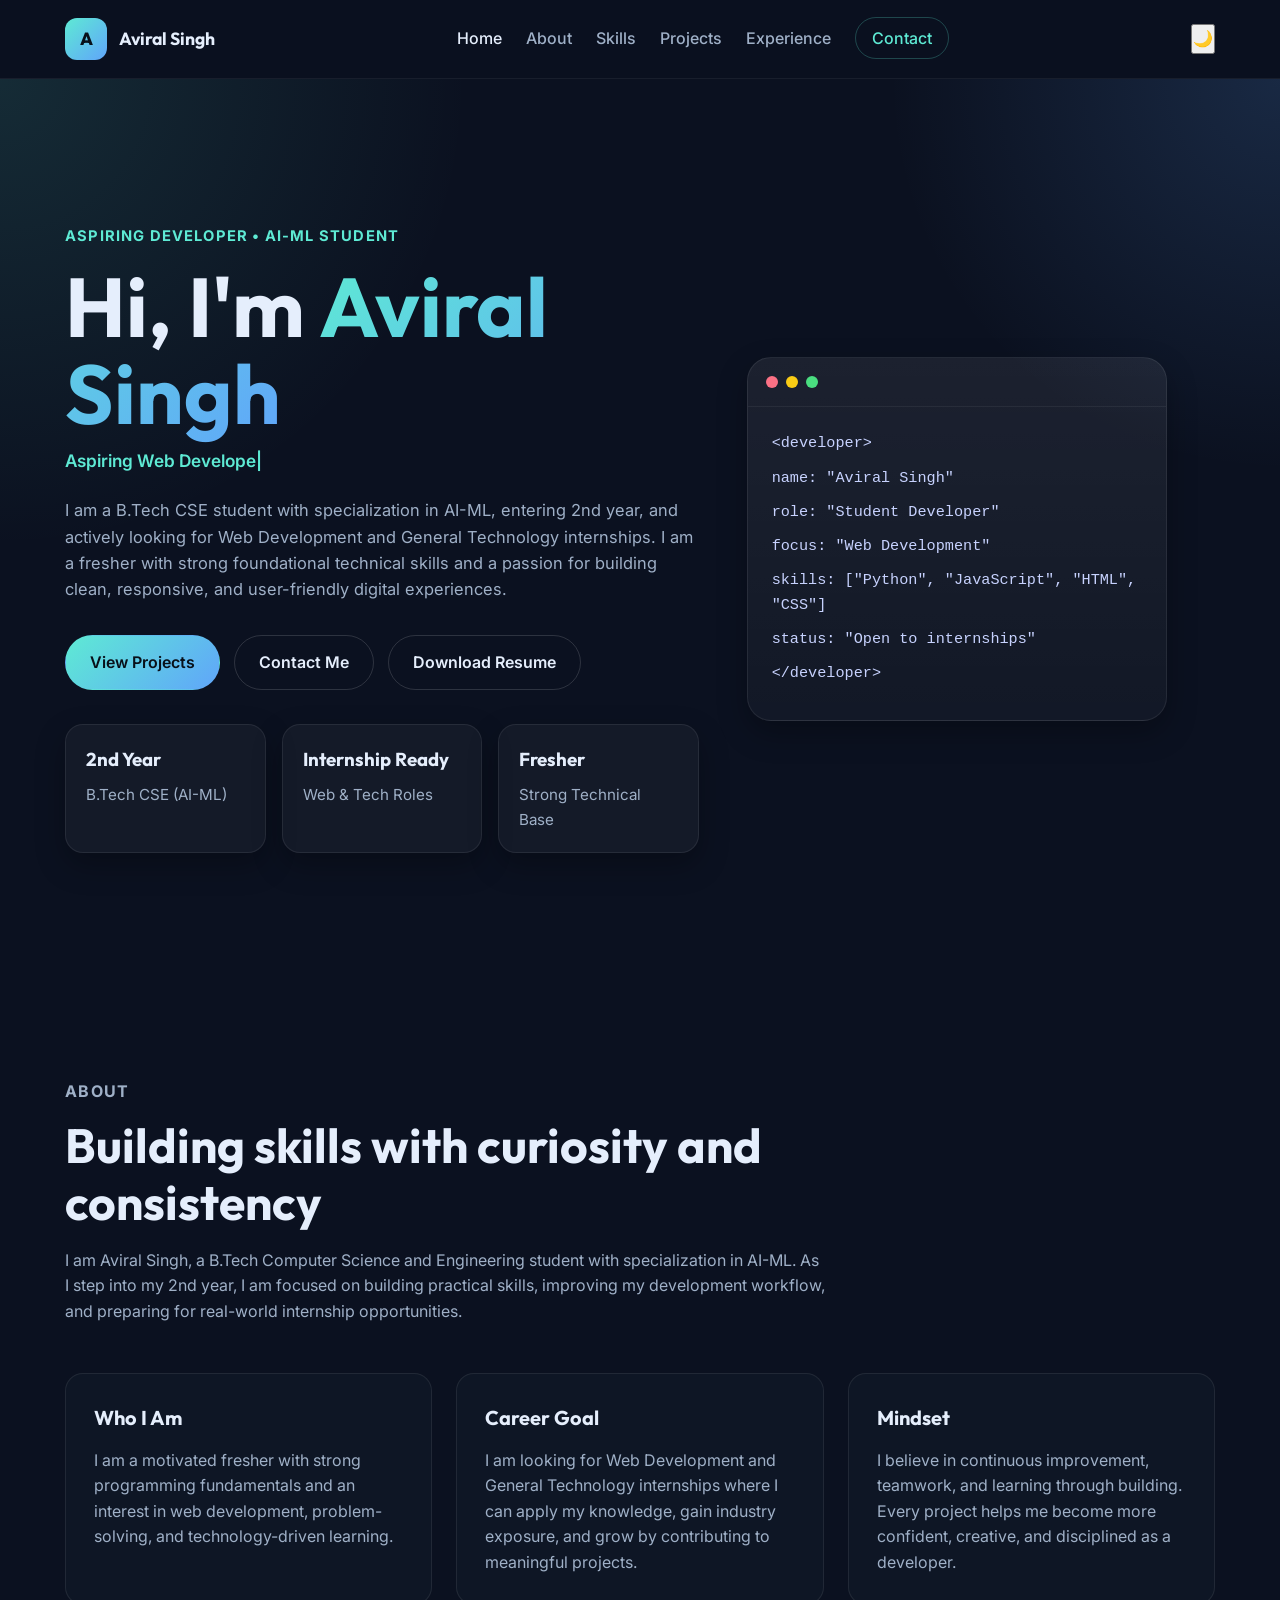
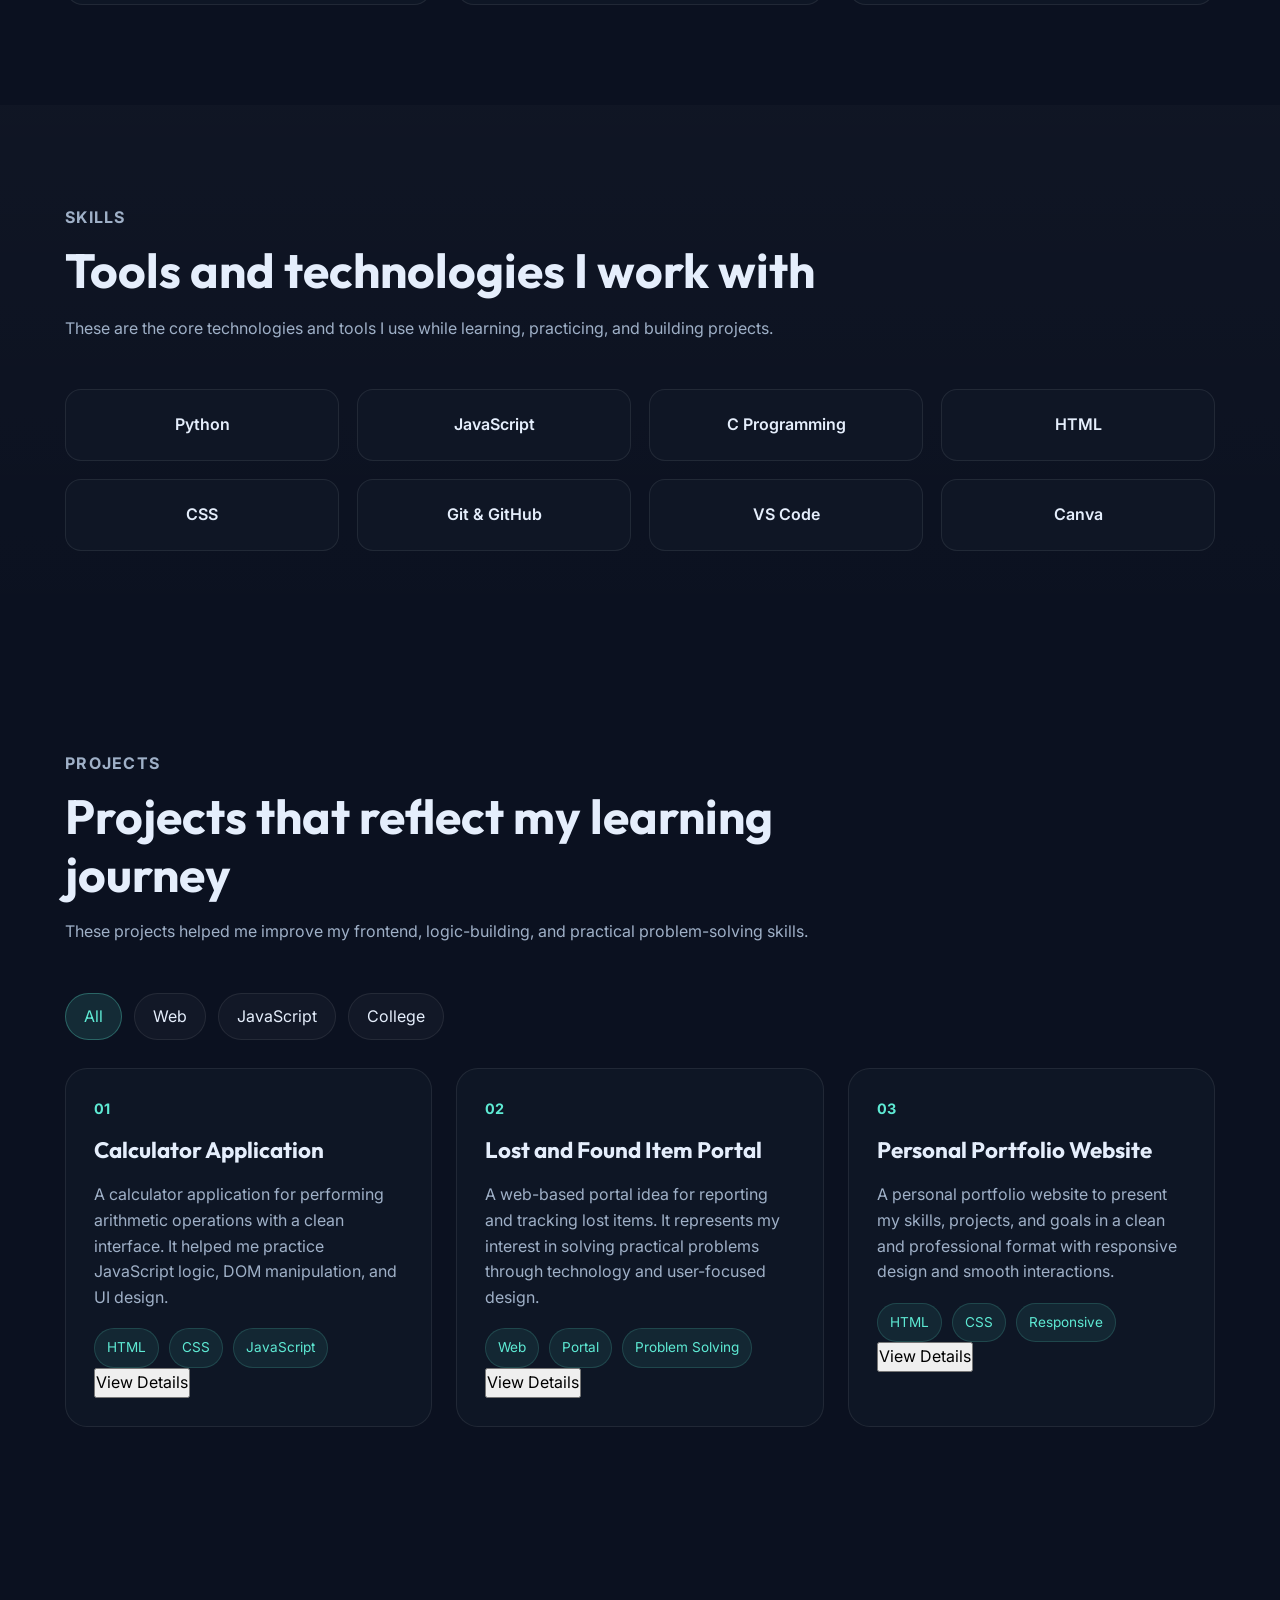
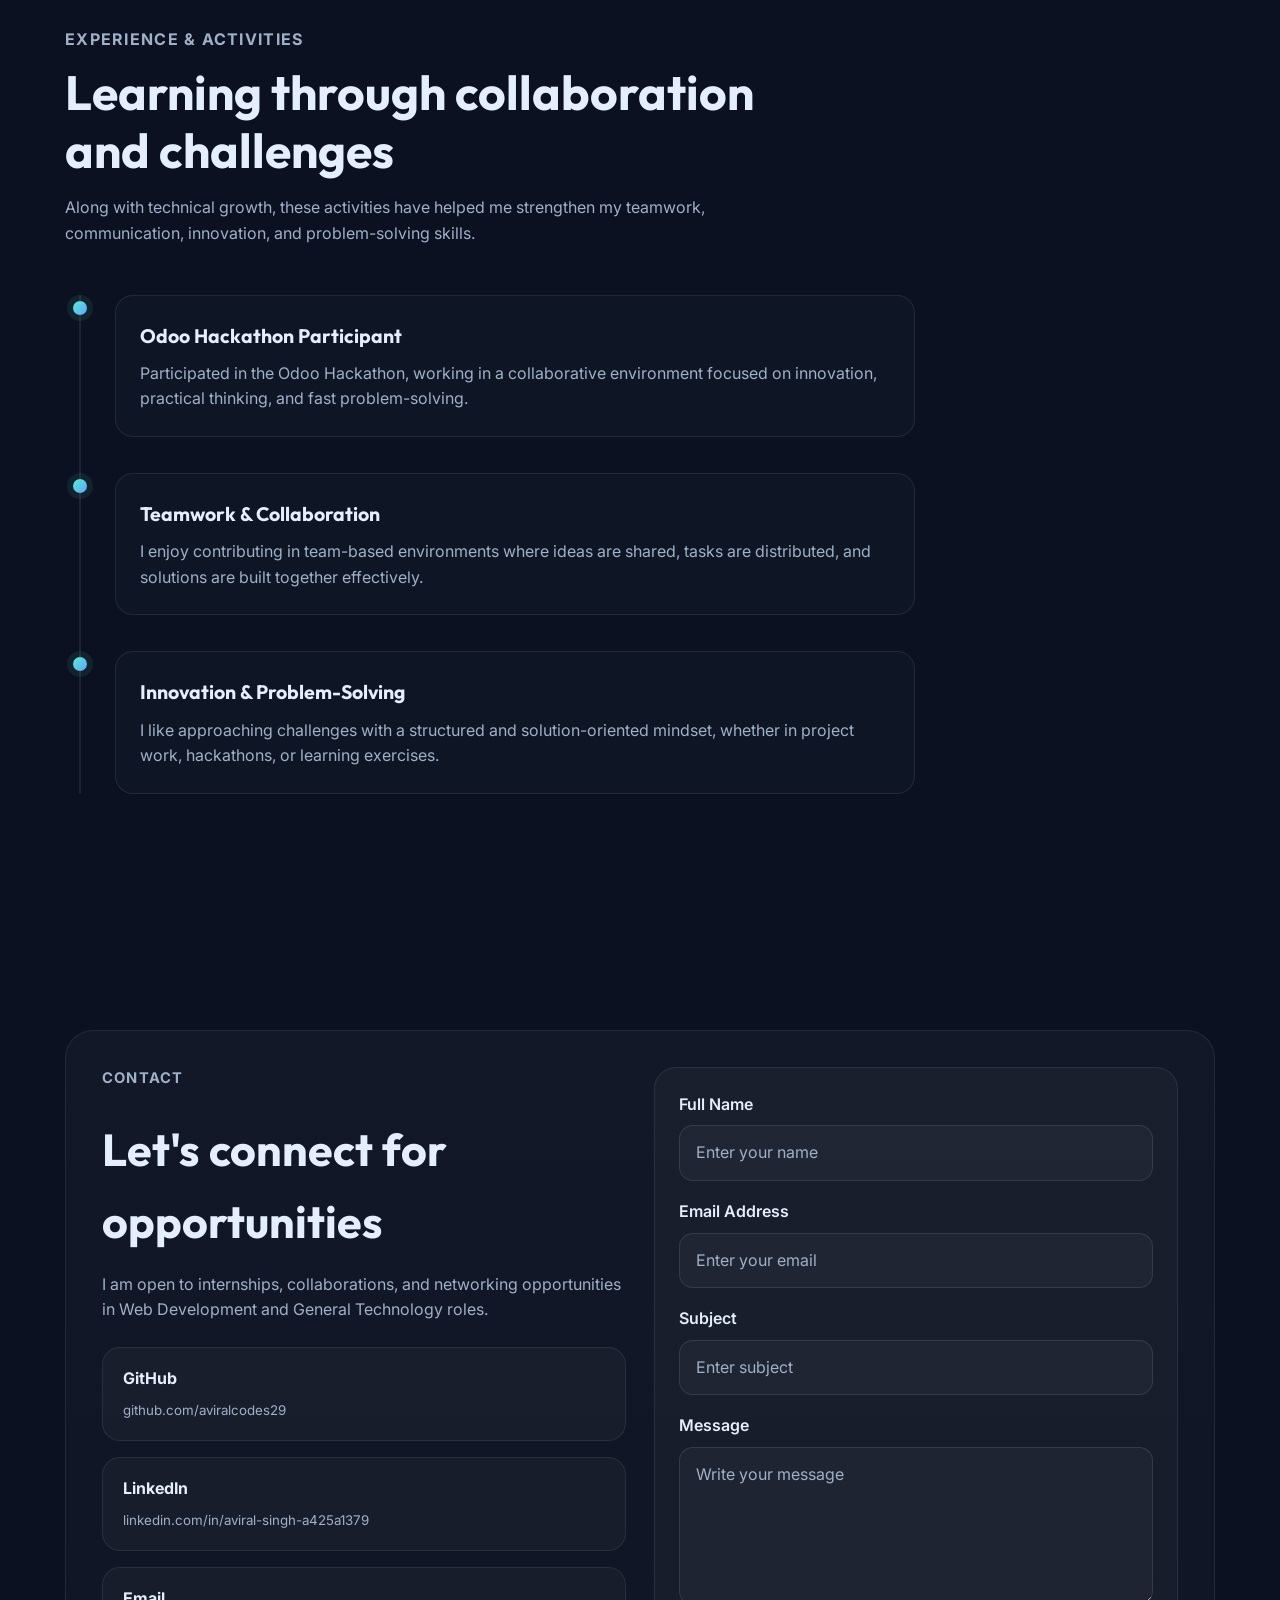
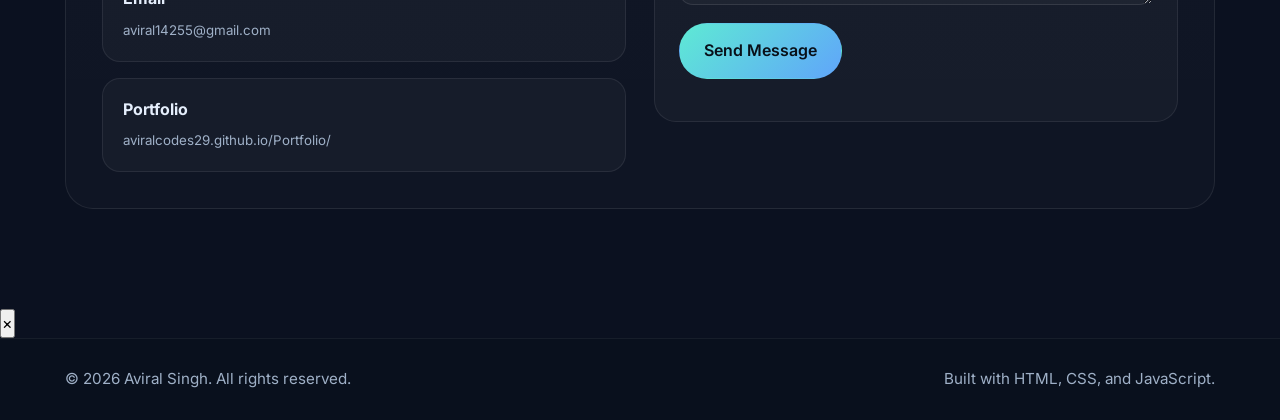
==== index.html @ 841cc739 "Implement theme toggle and project modal Added theme toggle button and project modal structure." ====
<!DOCTYPE html>
<html lang="en">
<head>
  <meta charset="UTF-8" />
  <meta name="viewport" content="width=device-width, initial-scale=1.0" />
  <title>Aviral Singh | Personal Portfolio</title>
  <meta
    name="description"
    content="Aviral Singh - B.Tech CSE student specializing in AI-ML, entering 2nd year, looking for Web Development and General Technology internships."
  />

  <!-- Google Fonts -->
  <link rel="preconnect" href="https://fonts.googleapis.com" />
  <link rel="preconnect" href="https://fonts.gstatic.com" crossorigin />
  <link
    href="https://fonts.googleapis.com/css2?family=Outfit:wght@400;500;600;700;800&family=Inter:wght@400;500;600;700&display=swap"
    rel="stylesheet"
  />

  <link rel="stylesheet" href="style.css" />
  <script src="script.js" defer></script>
</head>
<body>
  <a href="#main-content" class="skip-link">Skip to content</a>

  <!-- Header -->
  <header class="header" id="header">
    <div class="container nav-container">
      <a href="#home" class="logo" aria-label="Aviral Singh home">
        <span class="logo-mark">A</span>
        <span class="logo-text">Aviral Singh</span>
      </a>

      <nav class="nav" id="nav-menu" aria-label="Main navigation">
        <ul class="nav-list">
          <li><a href="#home" class="nav-link active">Home</a></li>
          <li><a href="#about" class="nav-link">About</a></li>
          <li><a href="#skills" class="nav-link">Skills</a></li>
          <li><a href="#projects" class="nav-link">Projects</a></li>
          <li><a href="#experience" class="nav-link">Experience</a></li>
          <li><a href="#contact" class="nav-link nav-cta">Contact</a></li>
        </ul>
      </nav>

      <div class="header-actions">
        <button
          class="theme-toggle"
          id="theme-toggle"
          aria-label="Toggle dark/light mode"
          title="Toggle Theme"
        >
          <span class="theme-icon">🌙</span>
        </button>
        <button
          class="menu-toggle"
          id="menu-toggle"
          aria-label="Open navigation menu"
          aria-expanded="false"
          aria-controls="nav-menu"
        >
          <span></span>
          <span></span>
          <span></span>
        </button>
      </div>
    </div>
  </header>

  <main id="main-content">
    <!-- Hero -->
    <section class="hero section" id="home">
      <div class="container hero-grid">
        <div class="hero-content reveal">
          <p class="eyebrow">Aspiring Developer • AI-ML Student</p>
          <h1>Hi, I'm <span class="accent-text">Aviral Singh</span></h1>

          <p class="hero-role">
            <span id="typing-text"></span><span class="cursor">|</span>
          </p>

          <p class="hero-description">
            I am a B.Tech CSE student with specialization in AI-ML, entering 2nd year,
            and actively looking for Web Development and General Technology internships.
            I am a fresher with strong foundational technical skills and a passion for
            building clean, responsive, and user-friendly digital experiences.
          </p>

          <div class="hero-buttons">
            <a href="#projects" class="btn btn-primary">View Projects</a>
            <a href="#contact" class="btn btn-secondary">Contact Me</a>
            <a href="Aviral_Singh_Resume.pdf" class="btn btn-secondary" download>Download Resume</a>
          </div>

          <div class="hero-highlights">
            <div class="highlight-card">
              <h3>2nd Year</h3>
              <p>B.Tech CSE (AI-ML)</p>
            </div>
            <div class="highlight-card">
              <h3>Internship Ready</h3>
              <p>Web & Tech Roles</p>
            </div>
            <div class="highlight-card">
              <h3>Fresher</h3>
              <p>Strong Technical Base</p>
            </div>
          </div>
        </div>

        <div class="hero-visual reveal">
          <div class="hero-card">
            <div class="code-dots">
              <span></span>
              <span></span>
              <span></span>
            </div>
            <div class="code-window">
              <p>&lt;developer&gt;</p>
              <p>  name: "Aviral Singh"</p>
              <p>  role: "Student Developer"</p>
              <p>  focus: "Web Development"</p>
              <p>  skills: ["Python", "JavaScript", "HTML", "CSS"]</p>
              <p>  status: "Open to internships"</p>
              <p>&lt;/developer&gt;</p>
            </div>
          </div>
        </div>
      </div>
    </section>

    <!-- About -->
    <section class="about section" id="about">
      <div class="container">
        <div class="section-header reveal">
          <p class="section-tag">About</p>
          <h2>Building skills with curiosity and consistency</h2>
          <p>
            I am Aviral Singh, a B.Tech Computer Science and Engineering student with
            specialization in AI-ML. As I step into my 2nd year, I am focused on
            building practical skills, improving my development workflow, and preparing
            for real-world internship opportunities.
          </p>
        </div>

        <div class="about-grid">
          <div class="about-card reveal">
            <h3>Who I Am</h3>
            <p>
              I am a motivated fresher with strong programming fundamentals and an
              interest in web development, problem-solving, and technology-driven learning.
            </p>
          </div>

          <div class="about-card reveal">
            <h3>Career Goal</h3>
            <p>
              I am looking for Web Development and General Technology internships where
              I can apply my knowledge, gain industry exposure, and grow by contributing
              to meaningful projects.
            </p>
          </div>

          <div class="about-card reveal">
            <h3>Mindset</h3>
            <p>
              I believe in continuous improvement, teamwork, and learning through building.
              Every project helps me become more confident, creative, and disciplined as a developer.
            </p>
          </div>
        </div>
      </div>
    </section>

    <!-- Skills -->
    <section class="skills section" id="skills">
      <div class="container">
        <div class="section-header reveal">
          <p class="section-tag">Skills</p>
          <h2>Tools and technologies I work with</h2>
          <p>
            These are the core technologies and tools I use while learning, practicing,
            and building projects.
          </p>
        </div>

        <div class="skills-grid">
          <div class="skill-card reveal">Python</div>
          <div class="skill-card reveal">JavaScript</div>
          <div class="skill-card reveal">C Programming</div>
          <div class="skill-card reveal">HTML</div>
          <div class="skill-card reveal">CSS</div>
          <div class="skill-card reveal">Git & GitHub</div>
          <div class="skill-card reveal">VS Code</div>
          <div class="skill-card reveal">Canva</div>
        </div>
      </div>
    </section>

    <!-- Projects -->
    <section class="projects section" id="projects">
      <div class="container">
        <div class="section-header reveal">
          <p class="section-tag">Projects</p>
          <h2>Projects that reflect my learning journey</h2>
          <p>
            These projects helped me improve my frontend, logic-building, and practical
            problem-solving skills.
          </p>
        </div>

        <div class="project-filters reveal">
          <button class="filter-btn active" data-filter="all">All</button>
          <button class="filter-btn" data-filter="web">Web</button>
          <button class="filter-btn" data-filter="javascript">JavaScript</button>
          <button class="filter-btn" data-filter="college">College</button>
        </div>

        <div class="projects-grid">
          <article class="project-card reveal" data-category="javascript web">
            <div class="project-number">01</div>
            <h3>Calculator Application</h3>
            <p>
              A calculator application for performing arithmetic operations with a clean
              interface. It helped me practice JavaScript logic, DOM manipulation, and UI design.
            </p>
            <div class="project-tags">
              <span>HTML</span>
              <span>CSS</span>
              <span>JavaScript</span>
            </div>
            <button class="project-view-btn" data-project="01">View Details</button>
          </article>

          <article class="project-card reveal" data-category="web college">
            <div class="project-number">02</div>
            <h3>Lost and Found Item Portal</h3>
            <p>
              A web-based portal idea for reporting and tracking lost items. It represents
              my interest in solving practical problems through technology and user-focused design.
            </p>
            <div class="project-tags">
              <span>Web</span>
              <span>Portal</span>
              <span>Problem Solving</span>
            </div>
            <button class="project-view-btn" data-project="02">View Details</button>
          </article>

          <article class="project-card reveal" data-category="web college">
            <div class="project-number">03</div>
            <h3>Personal Portfolio Website</h3>
            <p>
              A personal portfolio website to present my skills, projects, and goals in a
              clean and professional format with responsive design and smooth interactions.
            </p>
            <div class="project-tags">
              <span>HTML</span>
              <span>CSS</span>
              <span>Responsive</span>
            </div>
            <button class="project-view-btn" data-project="03">View Details</button>
          </article>
        </div>
      </div>
    </section>

    <!-- Experience -->
    <section class="experience section" id="experience">
      <div class="container">
        <div class="section-header reveal">
          <p class="section-tag">Experience & Activities</p>
          <h2>Learning through collaboration and challenges</h2>
          <p>
            Along with technical growth, these activities have helped me strengthen my
            teamwork, communication, innovation, and problem-solving skills.
          </p>
        </div>

        <div class="timeline">
          <div class="timeline-item reveal">
            <div class="timeline-dot"></div>
            <div class="timeline-content">
              <h3>Odoo Hackathon Participant</h3>
              <p>
                Participated in the Odoo Hackathon, working in a collaborative environment
                focused on innovation, practical thinking, and fast problem-solving.
              </p>
            </div>
          </div>

          <div class="timeline-item reveal">
            <div class="timeline-dot"></div>
            <div class="timeline-content">
              <h3>Teamwork & Collaboration</h3>
              <p>
                I enjoy contributing in team-based environments where ideas are shared,
                tasks are distributed, and solutions are built together effectively.
              </p>
            </div>
          </div>

          <div class="timeline-item reveal">
            <div class="timeline-dot"></div>
            <div class="timeline-content">
              <h3>Innovation & Problem-Solving</h3>
              <p>
                I like approaching challenges with a structured and solution-oriented mindset,
                whether in project work, hackathons, or learning exercises.
              </p>
            </div>
          </div>
        </div>
      </div>
    </section>

    <!-- Contact -->
    <section class="contact section" id="contact">
      <div class="container">
        <div class="contact-wrapper reveal">
          <div class="contact-text">
            <p class="section-tag">Contact</p>
            <h2>Let's connect for opportunities</h2>
            <p>
              I am open to internships, collaborations, and networking opportunities in
              Web Development and General Technology roles.
            </p>

            <div class="contact-links">
              <a href="https://github.com/aviralcodes29" target="_blank" rel="noopener noreferrer" class="contact-card">
                <span>GitHub</span>
                <small>github.com/aviralcodes29</small>
              </a>

              <a href="https://www.linkedin.com/in/aviral-singh-a425a1379" target="_blank" rel="noopener noreferrer" class="contact-card">
                <span>LinkedIn</span>
                <small>linkedin.com/in/aviral-singh-a425a1379</small>
              </a>

              <a href="mailto:aviral14255@gmail.com" class="contact-card">
                <span>Email</span>
                <small>aviral14255@gmail.com</small>
              </a>

              <a href="https://aviralcodes29.github.io/Portfolio/" target="_blank" rel="noopener noreferrer" class="contact-card">
                <span>Portfolio</span>
                <small>aviralcodes29.github.io/Portfolio/</small>
              </a>
            </div>
          </div>

          <div class="contact-form-box">
            <form class="contact-form" id="contact-form">
              <div class="form-group">
                <label for="name">Full Name</label>
                <input type="text" id="name" name="name" placeholder="Enter your name" required />
              </div>

              <div class="form-group">
                <label for="email">Email Address</label>
                <input type="email" id="email" name="email" placeholder="Enter your email" required />
              </div>

              <div class="form-group">
                <label for="subject">Subject</label>
                <input type="text" id="subject" name="subject" placeholder="Enter subject" required />
              </div>

              <div class="form-group">
                <label for="message">Message</label>
                <textarea id="message" name="message" rows="5" placeholder="Write your message" required></textarea>
              </div>

              <button type="submit" class="btn btn-primary form-btn">Send Message</button>
              <p class="form-message" id="form-message"></p>
            </form>
          </div>
        </div>
      </div>
    </section>
  </main>

  <!-- Project Modal -->
  <div id="projectModal" class="modal">
    <div class="modal-content">
      <button class="modal-close" id="modalClose" aria-label="Close modal">×</button>
      <div class="modal-body">
        <div class="modal-project-number" id="modalProjectNumber"></div>
        <h2 id="modalProjectTitle"></h2>
        <div id="modalProjectDescription"></div>
        <div class="modal-tech-stack" id="modalTechStack"></div>
        <div class="modal-actions" id="modalActions"></div>
      </div>
    </div>
  </div>

  <!-- Back To Top -->
  <button id="backToTop" class="back-to-top" aria-label="Back to top">↑</button>

  <!-- Footer -->
  <footer class="footer">
    <div class="container footer-content">
      <p>© 2026 Aviral Singh. All rights reserved.</p>
      <p>Built with HTML, CSS, and JavaScript.</p>
    </div>
  </footer>
</body>
</html>
---- style.css ----
/* =========================================================
   Aviral Singh Portfolio
   Modern Dark Responsive Portfolio Website
   ========================================================= */

* {
  margin: 0;
  padding: 0;
  box-sizing: border-box;
}

html {
  scroll-behavior: smooth;
}

body {
  font-family: "Inter", sans-serif;
  background: #0b1120;
  color: #e5eefc;
  line-height: 1.6;
}

img {
  max-width: 100%;
  display: block;
}

a {
  text-decoration: none;
  color: inherit;
}

ul {
  list-style: none;
}

button,
input,
textarea {
  font: inherit;
}

:root {
  --bg-color: #0b1120;
  --bg-secondary: #111827;
  --bg-card: rgba(17, 24, 39, 0.75);
  --border-color: rgba(255, 255, 255, 0.08);
  --text-color: #e5eefc;
  --text-muted: #9fb0c7;
  --primary-color: #5eead4;
  --secondary-color: #60a5fa;
  --dark-text: #081019;
  --shadow: 0 12px 30px rgba(0, 0, 0, 0.28);
  --radius: 18px;
  --transition: all 0.3s ease;
  --max-width: 1150px;
}

.container {
  width: min(90%, var(--max-width));
  margin: 0 auto;
}

.section {
  padding: 100px 0;
}

.section-header {
  max-width: 760px;
  margin-bottom: 48px;
}

.section-tag {
  color: var(--primary-color);
  font-size: 0.92rem;
  font-weight: 700;
  text-transform: uppercase;
  letter-spacing: 0.08em;
  margin-bottom: 12px;
}

.section-header h2 {
  font-family: "Outfit", sans-serif;
  font-size: clamp(2rem, 5vw, 3rem);
  line-height: 1.2;
  margin-bottom: 16px;
}

.section-header p {
  color: var(--text-muted);
  font-size: 1rem;
}

.skip-link {
  position: absolute;
  top: -100px;
  left: 20px;
  background: var(--primary-color);
  color: var(--dark-text);
  padding: 10px 16px;
  border-radius: 10px;
  z-index: 1000;
  font-weight: 700;
}

.skip-link:focus {
  top: 20px;
}

.btn {
  display: inline-flex;
  align-items: center;
  justify-content: center;
  min-height: 48px;
  padding: 14px 24px;
  border-radius: 999px;
  transition: var(--transition);
  font-weight: 600;
  border: 1px solid transparent;
}

.btn-primary {
  background: linear-gradient(135deg, var(--primary-color), var(--secondary-color));
  color: var(--dark-text);
}

.btn-primary:hover {
  transform: translateY(-2px);
  box-shadow: var(--shadow);
}

.btn-secondary {
  border: 1px solid rgba(255, 255, 255, 0.14);
  color: var(--text-color);
  background: transparent;
}

.btn-secondary:hover {
  background: rgba(255, 255, 255, 0.05);
  transform: translateY(-2px);
}

/* Header */
.header {
  position: sticky;
  top: 0;
  z-index: 999;
  background: rgba(11, 17, 32, 0.86);
  backdrop-filter: blur(14px);
  border-bottom: 1px solid rgba(255, 255, 255, 0.06);
  transition: transform 0.3s ease;
}

.header.hide {
  transform: translateY(-100%);
}

.nav-container {
  min-height: 78px;
  display: flex;
  align-items: center;
  justify-content: space-between;
}

.logo {
  display: flex;
  align-items: center;
  gap: 12px;
  font-family: "Outfit", sans-serif;
  font-weight: 700;
  font-size: 1.1rem;
}

.logo-mark {
  width: 42px;
  height: 42px;
  border-radius: 12px;
  display: grid;
  place-items: center;
  background: linear-gradient(135deg, var(--primary-color), var(--secondary-color));
  color: var(--dark-text);
  font-weight: 800;
}

.nav-list {
  display: flex;
  align-items: center;
  gap: 24px;
}

.nav-link {
  color: var(--text-muted);
  transition: var(--transition);
  font-weight: 500;
}

.nav-link:hover,
.nav-link.active {
  color: var(--text-color);
}

.nav-cta {
  padding: 10px 16px;
  border-radius: 999px;
  border: 1px solid rgba(94, 234, 212, 0.25);
  color: var(--primary-color);
}

.nav-cta:hover {
  background: rgba(94, 234, 212, 0.08);
}

.menu-toggle {
  display: none;
  width: 44px;
  height: 44px;
  border-radius: 10px;
  align-items: center;
  justify-content: center;
  flex-direction: column;
  gap: 5px;
  background: rgba(255, 255, 255, 0.04);
  cursor: pointer;
}

.menu-toggle span {
  width: 22px;
  height: 2px;
  background: #fff;
  border-radius: 999px;
  transition: var(--transition);
}

/* Hero */
.hero {
  min-height: 100vh;
  display: flex;
  align-items: center;
  padding-top: 120px;
  background:
    radial-gradient(circle at top right, rgba(96, 165, 250, 0.16), transparent 25%),
    radial-gradient(circle at top left, rgba(94, 234, 212, 0.12), transparent 30%),
    var(--bg-color);
}

.hero-grid {
  display: grid;
  grid-template-columns: 1.15fr 0.85fr;
  gap: 48px;
  align-items: center;
}

.eyebrow {
  color: var(--primary-color);
  font-size: 0.92rem;
  font-weight: 700;
  letter-spacing: 0.08em;
  text-transform: uppercase;
  margin-bottom: 14px;
}

.hero h1 {
  font-family: "Outfit", sans-serif;
  font-size: clamp(2.8rem, 7vw, 5.2rem);
  line-height: 1.05;
  margin-bottom: 10px;
}

.accent-text {
  background: linear-gradient(135deg, var(--primary-color), var(--secondary-color));
  -webkit-background-clip: text;
  -webkit-text-fill-color: transparent;
  background-clip: text;
}

.hero-role {
  min-height: 32px;
  color: var(--primary-color);
  font-size: 1.08rem;
  font-weight: 600;
  margin-bottom: 18px;
}

.cursor {
  animation: blink 0.8s infinite;
}

@keyframes blink {
  50% {
    opacity: 0;
  }
}

.hero-description {
  color: var(--text-muted);
  font-size: 1.03rem;
  max-width: 650px;
  margin-bottom: 32px;
}

.hero-buttons {
  display: flex;
  flex-wrap: wrap;
  gap: 14px;
  margin-bottom: 34px;
}

.hero-highlights {
  display: grid;
  grid-template-columns: repeat(3, 1fr);
  gap: 16px;
}

.highlight-card {
  background: rgba(255, 255, 255, 0.04);
  border: 1px solid var(--border-color);
  border-radius: var(--radius);
  padding: 20px;
  box-shadow: var(--shadow);
}

.highlight-card h3 {
  font-family: "Outfit", sans-serif;
  margin-bottom: 8px;
}

.highlight-card p {
  color: var(--text-muted);
  font-size: 0.95rem;
}

.hero-card {
  max-width: 420px;
  width: 100%;
  background: linear-gradient(180deg, rgba(255, 255, 255, 0.07), rgba(255, 255, 255, 0.03));
  border: 1px solid var(--border-color);
  border-radius: 24px;
  overflow: hidden;
  box-shadow: var(--shadow);
}

.code-dots {
  display: flex;
  gap: 8px;
  padding: 18px;
  border-bottom: 1px solid rgba(255, 255, 255, 0.06);
}

.code-dots span {
  width: 12px;
  height: 12px;
  border-radius: 50%;
}

.code-dots span:nth-child(1) {
  background: #fb7185;
}

.code-dots span:nth-child(2) {
  background: #facc15;
}

.code-dots span:nth-child(3) {
  background: #4ade80;
}

.code-window {
  padding: 24px;
  font-family: monospace;
  font-size: 0.95rem;
  color: #c7d2fe;
}

.code-window p {
  margin-bottom: 10px;
}

/* About */
.about-grid {
  display: grid;
  grid-template-columns: repeat(3, 1fr);
  gap: 24px;
}

.about-card {
  background: var(--bg-card);
  border: 1px solid var(--border-color);
  border-radius: var(--radius);
  padding: 28px;
  transition: var(--transition);
}

.about-card:hover {
  transform: translateY(-6px);
  border-color: rgba(94, 234, 212, 0.28);
}

.about-card h3 {
  font-family: "Outfit", sans-serif;
  margin-bottom: 14px;
  font-size: 1.25rem;
}

.about-card p {
  color: var(--text-muted);
}

/* Skills */
.skills {
  background: linear-gradient(180deg, rgba(255, 255, 255, 0.02), transparent);
}

.skills-grid {
  display: grid;
  grid-template-columns: repeat(4, 1fr);
  gap: 18px;
}

.skill-card {
  padding: 22px;
  text-align: center;
  border-radius: 16px;
  background: var(--bg-card);
  border: 1px solid var(--border-color);
  font-weight: 600;
  transition: var(--transition);
}

.skill-card:hover {
  transform: translateY(-5px);
  color: var(--primary-color);
  border-color: rgba(94, 234, 212, 0.28);
}

/* Projects */
.project-filters {
  display: flex;
  flex-wrap: wrap;
  gap: 12px;
  margin-bottom: 28px;
}

.filter-btn {
  padding: 10px 18px;
  border-radius: 999px;
  border: 1px solid var(--border-color);
  background: rgba(255, 255, 255, 0.03);
  color: var(--text-color);
  cursor: pointer;
  transition: var(--transition);
}

.filter-btn:hover,
.filter-btn.active {
  background: rgba(94, 234, 212, 0.12);
  color: var(--primary-color);
  border-color: rgba(94, 234, 212, 0.3);
}

.projects-grid {
  display: grid;
  grid-template-columns: repeat(3, 1fr);
  gap: 24px;
}

.project-card {
  background: var(--bg-card);
  border: 1px solid var(--border-color);
  border-radius: 22px;
  padding: 28px;
  transition: var(--transition);
}

.project-card:hover {
  transform: translateY(-8px);
  border-color: rgba(96, 165, 250, 0.35);
}

.project-number {
  color: var(--primary-color);
  margin-bottom: 12px;
  font-weight: 700;
  font-size: 0.9rem;
}

.project-card h3 {
  font-family: "Outfit", sans-serif;
  margin-bottom: 14px;
  font-size: 1.4rem;
}

.project-card p {
  color: var(--text-muted);
  margin-bottom: 18px;
}

.project-tags {
  display: flex;
  flex-wrap: wrap;
  gap: 10px;
}

.project-tags span {
  padding: 8px 12px;
  border-radius: 999px;
  background: rgba(94, 234, 212, 0.08);
  border: 1px solid rgba(94, 234, 212, 0.16);
  color: var(--primary-color);
  font-size: 0.85rem;
}

/* Experience */
.timeline {
  position: relative;
  max-width: 850px;
}

.timeline::before {
  content: "";
  position: absolute;
  left: 14px;
  top: 0;
  width: 2px;
  height: 100%;
  background: rgba(255, 255, 255, 0.08);
}

.timeline-item {
  position: relative;
  padding-left: 50px;
  margin-bottom: 36px;
}

.timeline-dot {
  position: absolute;
  left: 8px;
  top: 6px;
  width: 14px;
  height: 14px;
  border-radius: 50%;
  background: linear-gradient(135deg, var(--primary-color), var(--secondary-color));
  box-shadow: 0 0 0 6px rgba(94, 234, 212, 0.08);
}

.timeline-content {
  background: var(--bg-card);
  border: 1px solid var(--border-color);
  border-radius: var(--radius);
  padding: 24px;
}

.timeline-content h3 {
  font-family: "Outfit", sans-serif;
  margin-bottom: 10px;
  font-size: 1.22rem;
}

.timeline-content p {
  color: var(--text-muted);
}

/* Contact */
.contact-wrapper {
  display: grid;
  grid-template-columns: 1fr 1fr;
  gap: 28px;
  align-items: start;
  background: linear-gradient(180deg, rgba(255, 255, 255, 0.03), rgba(255, 255, 255, 0.02));
  border: 1px solid var(--border-color);
  border-radius: 28px;
  padding: 36px;
}

.contact-text h2 {
  font-family: "Outfit", sans-serif;
  font-size: clamp(2rem, 4vw, 2.8rem);
  margin-bottom: 14px;
}

.contact-text p {
  color: var(--text-muted);
  margin-bottom: 24px;
}

.contact-links {
  display: grid;
  gap: 16px;
}

.contact-card {
  display: block;
  padding: 18px 20px;
  border-radius: 18px;
  background: rgba(255, 255, 255, 0.03);
  border: 1px solid var(--border-color);
  transition: var(--transition);
}

.contact-card:hover {
  transform: translateY(-4px);
  border-color: rgba(94, 234, 212, 0.3);
}

.contact-card span {
  display: block;
  font-weight: 700;
  margin-bottom: 5px;
}

.contact-card small {
  color: var(--text-muted);
  word-break: break-word;
}

.contact-form-box {
  background: rgba(255, 255, 255, 0.03);
  border: 1px solid var(--border-color);
  border-radius: 22px;
  padding: 24px;
}

.contact-form {
  display: grid;
  gap: 18px;
}

.form-group {
  display: grid;
  gap: 8px;
}

.form-group label {
  font-weight: 600;
  color: var(--text-color);
}

.form-group input,
.form-group textarea {
  width: 100%;
  padding: 14px 16px;
  border-radius: 14px;
  border: 1px solid rgba(255, 255, 255, 0.1);
  background: rgba(255, 255, 255, 0.03);
  color: var(--text-color);
  outline: none;
  transition: var(--transition);
}

.form-group input::placeholder,
.form-group textarea::placeholder {
  color: var(--text-muted);
}

.form-group input:focus,
.form-group textarea:focus {
  border-color: rgba(94, 234, 212, 0.45);
  box-shadow: 0 0 0 3px rgba(94, 234, 212, 0.08);
}

.form-btn {
  width: fit-content;
}

.form-message {
  font-size: 0.95rem;
  color: var(--primary-color);
}

/* Footer */
.footer {
  padding: 28px 0;
  border-top: 1px solid rgba(255, 255, 255, 0.06);
  background: #09101d;
}

.footer-content {
  display: flex;
  justify-content: space-between;
  gap: 16px;
  flex-wrap: wrap;
  color: var(--text-muted);
  font-size: 0.95rem;
}

/* Back To Top */
.back-to-top {
  position: fixed;
  right: 20px;
  bottom: 20px;
  width: 48px;
  height: 48px;
  border: none;
  border-radius: 50%;
  background: linear-gradient(135deg, var(--primary-color), var(--secondary-color));
  color: var(--dark-text);
  font-size: 1.2rem;
  font-weight: 700;
  cursor: pointer;
  box-shadow: var(--shadow);
  opacity: 0;
  visibility: hidden;
  transform: translateY(20px);
  transition: var(--transition);
  z-index: 999;
}

.back-to-top.show {
  opacity: 1;
  visibility: visible;
  transform: translateY(0);
}

/* Scroll reveal */
.reveal {
  opacity: 0;
  transform: translateY(35px);
  transition: opacity 0.8s ease, transform 0.8s ease;
}

.reveal.active {
  opacity: 1;
  transform: translateY(0);
}

/* Responsive */
@media (max-width: 992px) {
  .hero-grid,
  .about-grid,
  .projects-grid,
  .contact-wrapper {
    grid-template-columns: 1fr;
  }

  .skills-grid {
    grid-template-columns: repeat(2, 1fr);
  }

  .hero-highlights {
    grid-template-columns: 1fr;
  }

  .hero {
    min-height: auto;
  }
}

@media (max-width: 768px) {
  .section {
    padding: 80px 0;
  }

  .menu-toggle {
    display: flex;
  }

  .nav {
    position: absolute;
    top: 78px;
    left: 0;
    width: 100%;
    background: rgba(11, 17, 32, 0.98);
    border-bottom: 1px solid rgba(255, 255, 255, 0.06);
    max-height: 0;
    overflow: hidden;
    transition: max-height 0.35s ease;
  }

  .nav.open {
    max-height: 420px;
  }

  .nav-list {
    flex-direction: column;
    align-items: flex-start;
    gap: 18px;
    padding: 24px 5%;
  }

  .skills-grid,
  .projects-grid {
    grid-template-columns: 1fr;
  }

  .footer-content {
    flex-direction: column;
  }
}

@media (max-width: 576px) {
  .container {
    width: 92%;
  }

  .hero h1 {
    font-size: clamp(2.3rem, 10vw, 3.8rem);
  }

  .about-card,
  .project-card,
  .timeline-content,
  .contact-wrapper,
  .contact-form-box {
    padding: 22px;
  }

  .hero-description,
  .section-header p,
  .about-card p,
  .project-card p,
  .timeline-content p,
  .contact-text p {
    font-size: 0.98rem;
  }
}
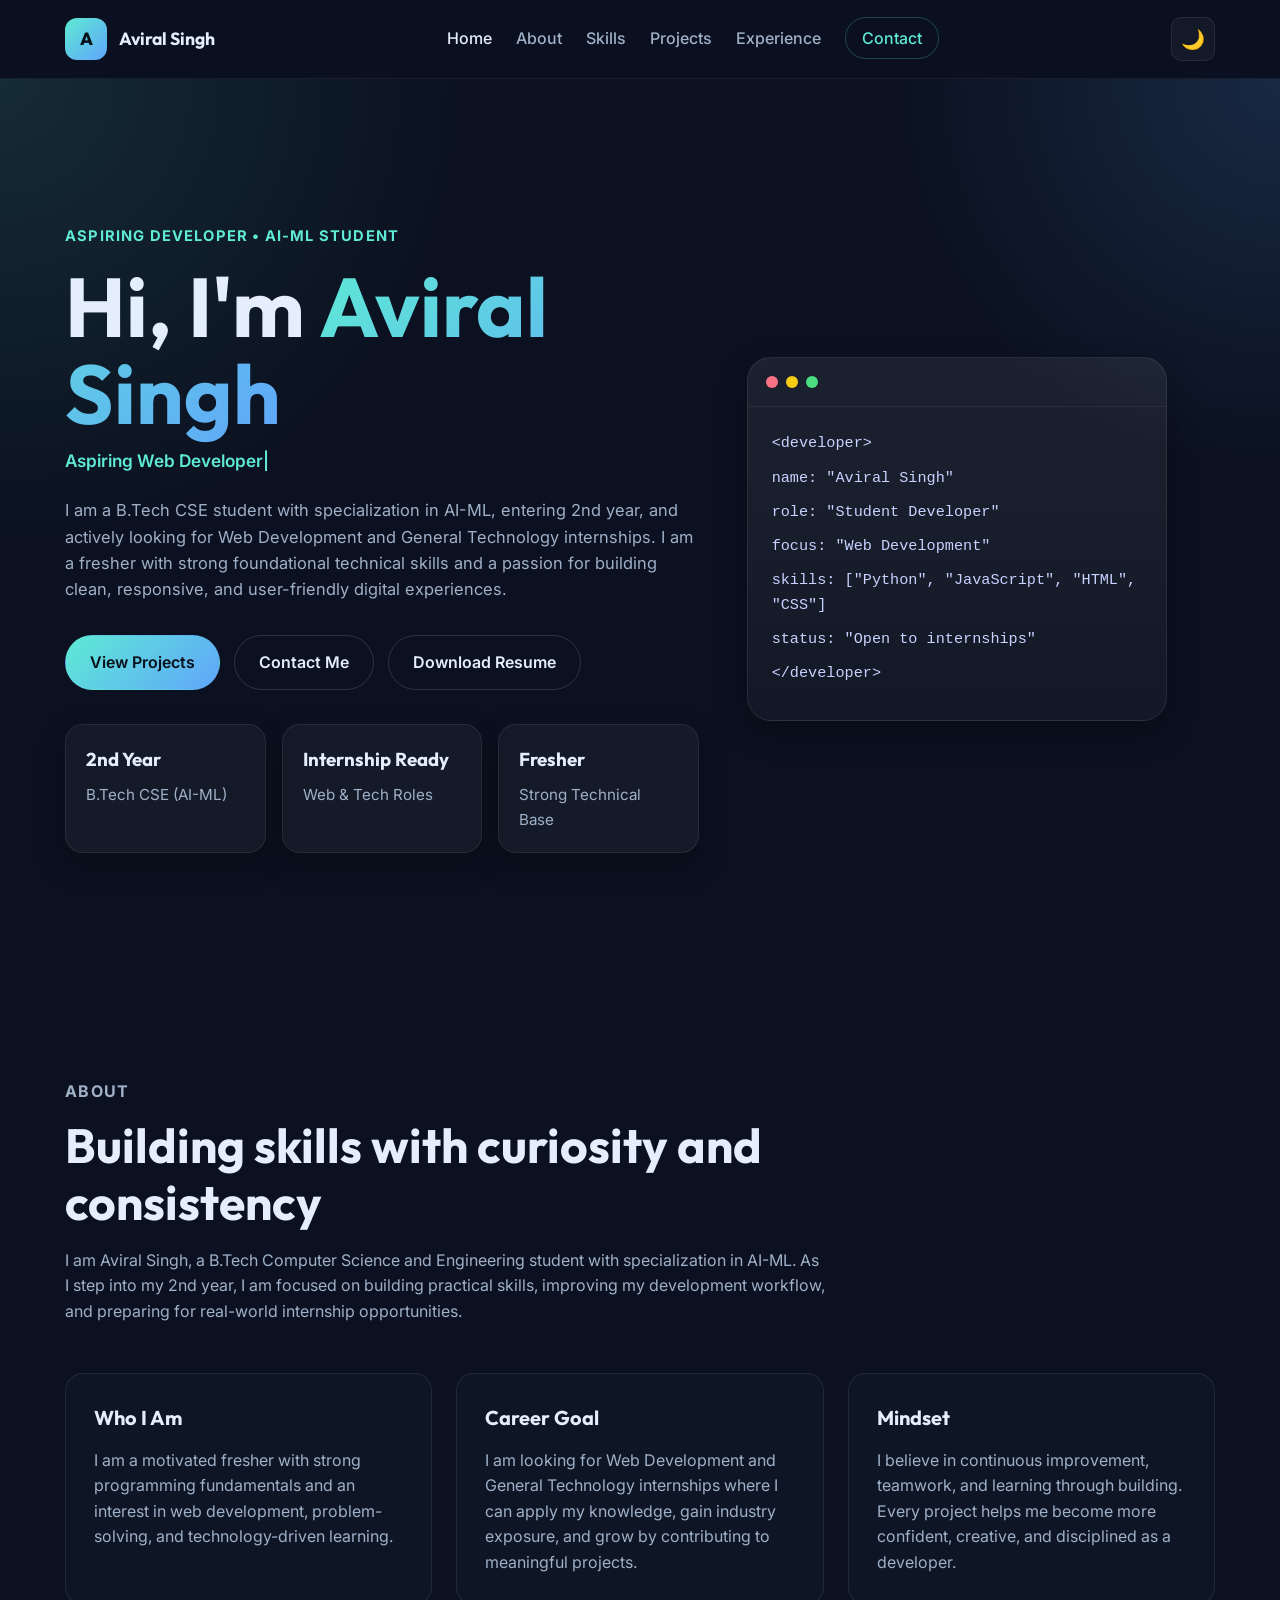
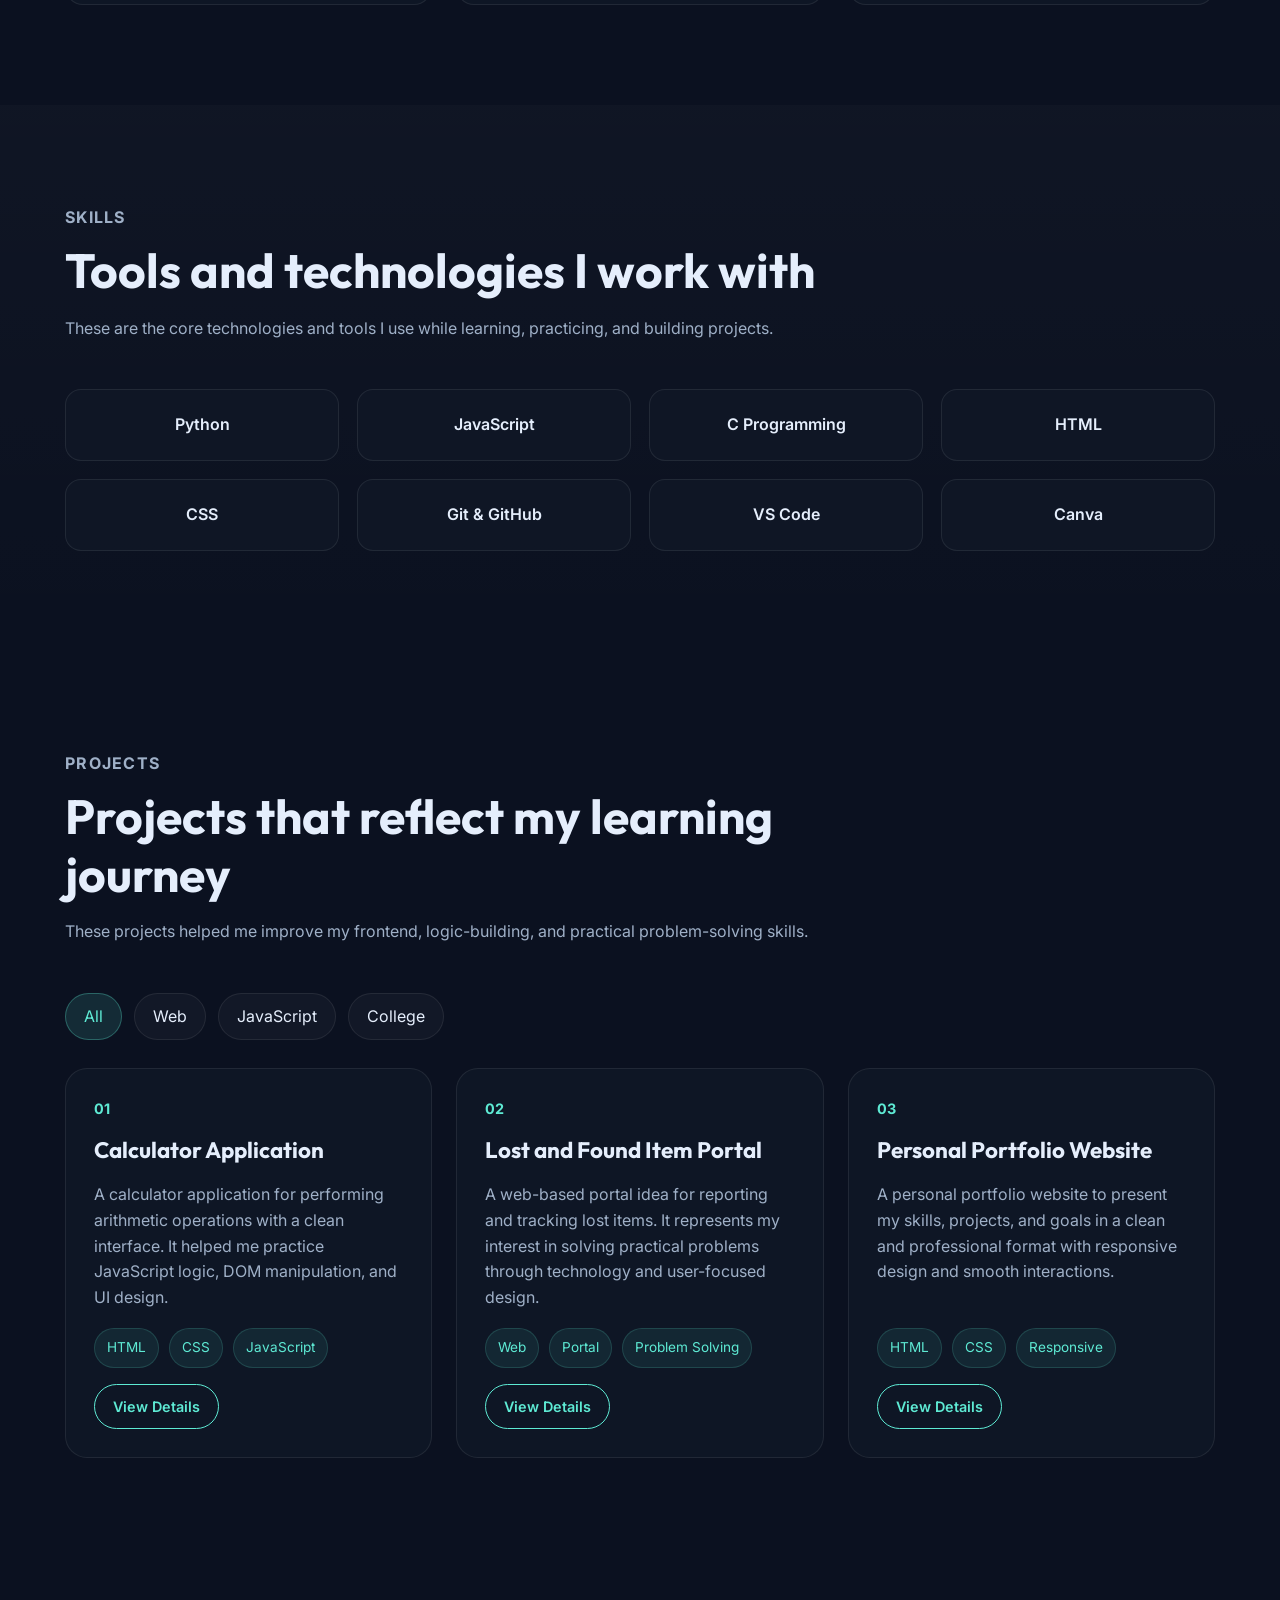
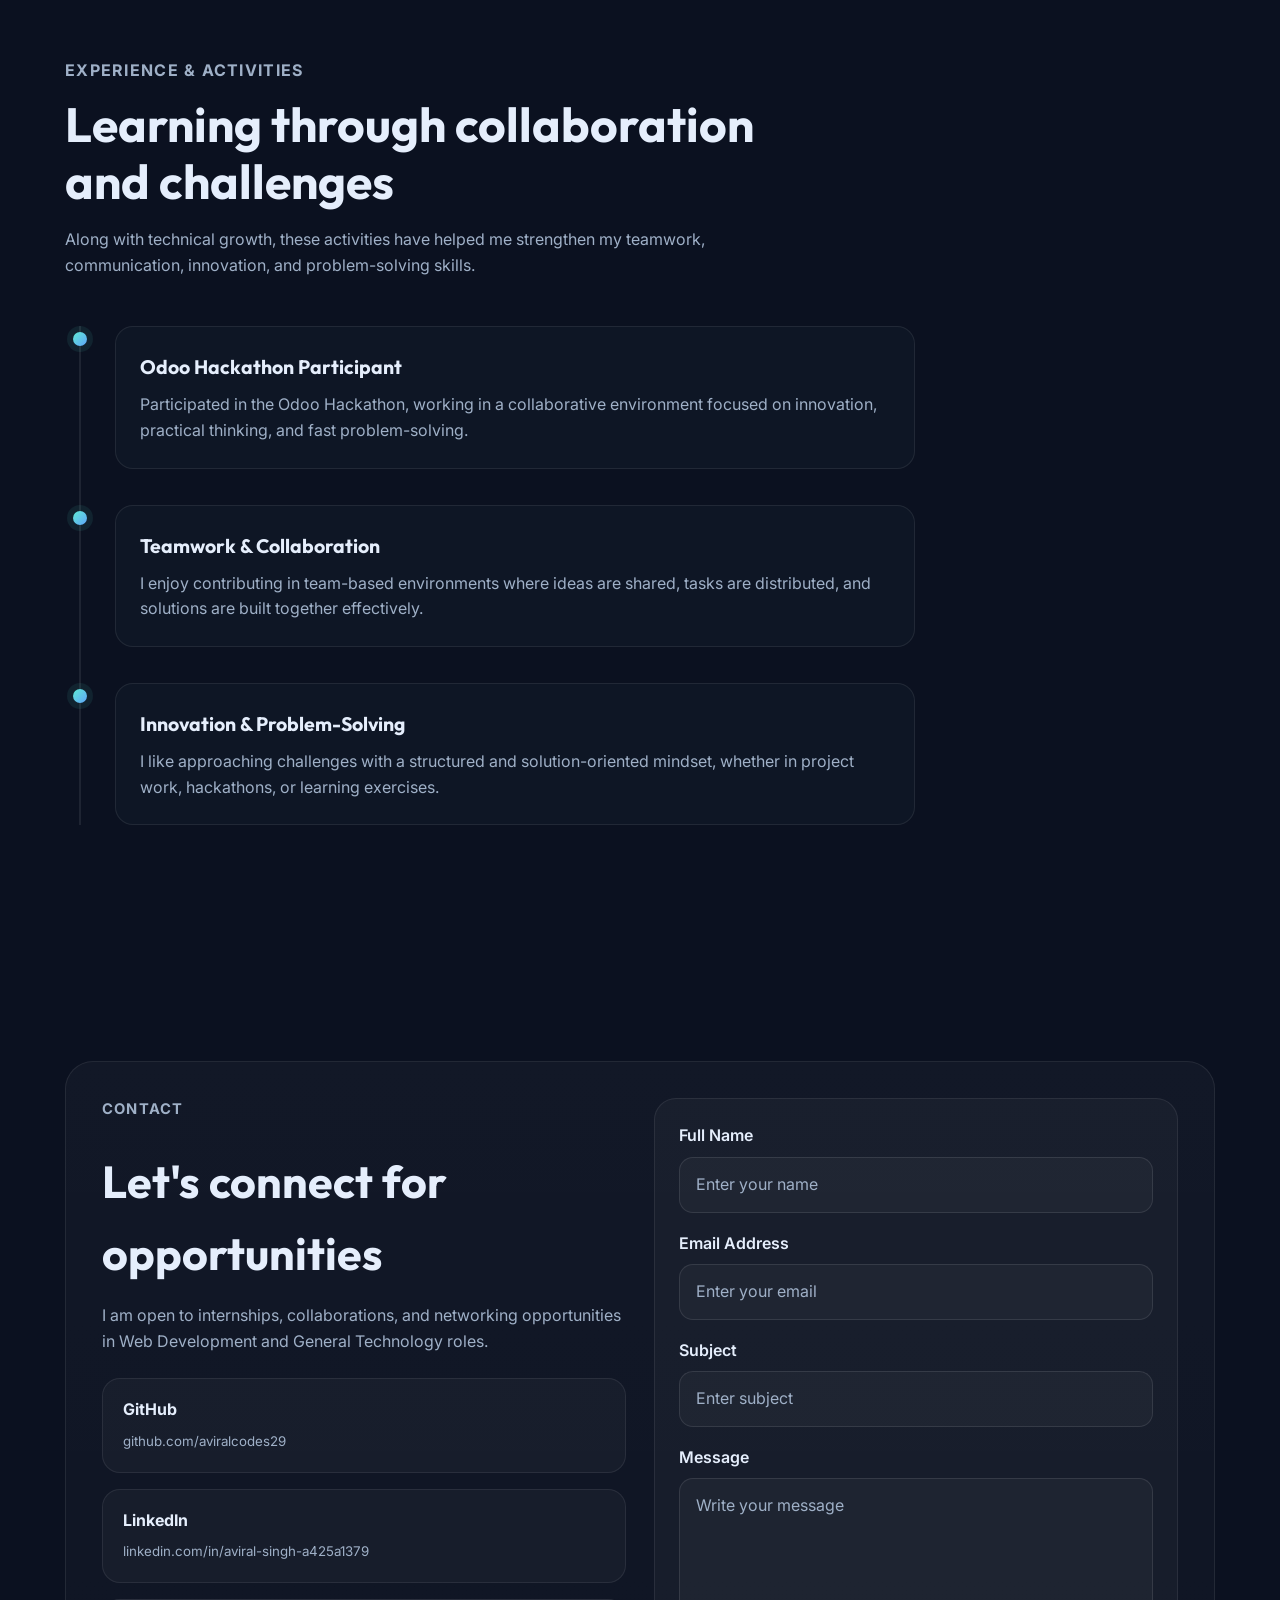
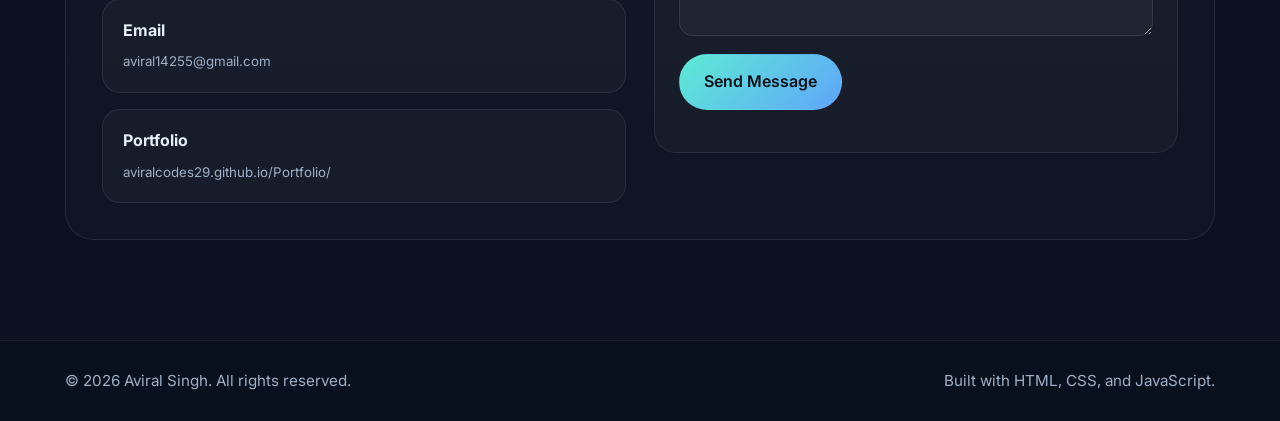
==== commit 5ed9d470: "Add three enhanced features: Light/Dark theme toggle, Project detail modal, and Contact form backend" ====
--- a/index.html
+++ b/index.html
@@ -404,4 +404,4 @@
     </div>
   </footer>
 </body>
-</html>
+</html>
--- a/style.css
+++ b/style.css
@@ -15,9 +15,10 @@
 
 body {
   font-family: "Inter", sans-serif;
-  background: #0b1120;
-  color: #e5eefc;
+  background: var(--bg-color);
+  color: var(--text-color);
   line-height: 1.6;
+  transition: background-color 0.3s ease, color 0.3s ease;
 }
 
 img {
@@ -40,6 +41,9 @@
   font: inherit;
 }
 
+/* ========================
+   Dark Theme (Default)
+   ======================== */
 :root {
   --bg-color: #0b1120;
   --bg-secondary: #111827;
@@ -56,6 +60,22 @@
   --max-width: 1150px;
 }
 
+/* ========================
+   Light Theme
+   ======================== */
+body.light-mode {
+  --bg-color: #f8f9fa;
+  --bg-secondary: #ffffff;
+  --bg-card: rgba(255, 255, 255, 0.95);
+  --border-color: rgba(0, 0, 0, 0.08);
+  --text-color: #1a202c;
+  --text-muted: #64748b;
+  --primary-color: #14b8a6;
+  --secondary-color: #3b82f6;
+  --dark-text: #ffffff;
+  --shadow: 0 12px 30px rgba(0, 0, 0, 0.1);
+}
+
 .container {
   width: min(90%, var(--max-width));
   margin: 0 auto;
@@ -151,6 +171,11 @@
   transition: transform 0.3s ease;
 }
 
+body.light-mode .header {
+  background: rgba(248, 249, 250, 0.86);
+  border-bottom: 1px solid rgba(0, 0, 0, 0.06);
+}
+
 .header.hide {
   transform: translateY(-100%);
 }
@@ -160,6 +185,12 @@
   display: flex;
   align-items: center;
   justify-content: space-between;
+}
+
+.header-actions {
+  display: flex;
+  align-items: center;
+  gap: 12px;
 }
 
 .logo {
@@ -210,6 +241,36 @@
   background: rgba(94, 234, 212, 0.08);
 }
 
+/* Theme Toggle Button */
+.theme-toggle {
+  width: 44px;
+  height: 44px;
+  border-radius: 10px;
+  border: 1px solid var(--border-color);
+  background: rgba(255, 255, 255, 0.04);
+  color: var(--text-color);
+  cursor: pointer;
+  display: flex;
+  align-items: center;
+  justify-content: center;
+  transition: var(--transition);
+  font-size: 1.2rem;
+}
+
+.theme-toggle:hover {
+  background: rgba(255, 255, 255, 0.08);
+  border-color: var(--primary-color);
+}
+
+.theme-icon {
+  display: inline-block;
+  transition: transform 0.3s ease;
+}
+
+.theme-toggle:hover .theme-icon {
+  transform: rotate(20deg);
+}
+
 .menu-toggle {
   display: none;
   width: 44px;
@@ -221,12 +282,13 @@
   gap: 5px;
   background: rgba(255, 255, 255, 0.04);
   cursor: pointer;
+  border: 1px solid var(--border-color);
 }
 
 .menu-toggle span {
   width: 22px;
   height: 2px;
-  background: #fff;
+  background: var(--text-color);
   border-radius: 999px;
   transition: var(--transition);
 }
@@ -469,6 +531,8 @@
   border-radius: 22px;
   padding: 28px;
   transition: var(--transition);
+  display: flex;
+  flex-direction: column;
 }
 
 .project-card:hover {
@@ -492,12 +556,14 @@
 .project-card p {
   color: var(--text-muted);
   margin-bottom: 18px;
+  flex-grow: 1;
 }
 
 .project-tags {
   display: flex;
   flex-wrap: wrap;
   gap: 10px;
+  margin-bottom: 16px;
 }
 
 .project-tags span {
@@ -507,6 +573,24 @@
   border: 1px solid rgba(94, 234, 212, 0.16);
   color: var(--primary-color);
   font-size: 0.85rem;
+}
+
+.project-view-btn {
+  align-self: flex-start;
+  padding: 10px 18px;
+  border: 1px solid var(--primary-color);
+  border-radius: 999px;
+  background: transparent;
+  color: var(--primary-color);
+  cursor: pointer;
+  font-weight: 600;
+  transition: var(--transition);
+  font-size: 0.9rem;
+}
+
+.project-view-btn:hover {
+  background: rgba(94, 234, 212, 0.12);
+  transform: translateY(-2px);
 }
 
 /* Experience */
@@ -666,11 +750,178 @@
   color: var(--primary-color);
 }
 
+/* Modal */
+.modal {
+  display: none;
+  position: fixed;
+  top: 0;
+  left: 0;
+  width: 100%;
+  height: 100%;
+  background: rgba(0, 0, 0, 0.7);
+  z-index: 1000;
+  align-items: center;
+  justify-content: center;
+  animation: fadeIn 0.3s ease;
+  backdrop-filter: blur(4px);
+}
+
+.modal.active {
+  display: flex;
+}
+
+@keyframes fadeIn {
+  from {
+    opacity: 0;
+  }
+  to {
+    opacity: 1;
+  }
+}
+
+.modal-content {
+  background: var(--bg-card);
+  border: 1px solid var(--border-color);
+  border-radius: 28px;
+  padding: 36px;
+  max-width: 600px;
+  width: 90%;
+  max-height: 90vh;
+  overflow-y: auto;
+  position: relative;
+  animation: slideUp 0.3s ease;
+}
+
+@keyframes slideUp {
+  from {
+    transform: translateY(50px);
+    opacity: 0;
+  }
+  to {
+    transform: translateY(0);
+    opacity: 1;
+  }
+}
+
+.modal-close {
+  position: absolute;
+  top: 16px;
+  right: 16px;
+  width: 40px;
+  height: 40px;
+  border: none;
+  background: rgba(255, 255, 255, 0.08);
+  color: var(--text-color);
+  font-size: 1.8rem;
+  border-radius: 10px;
+  cursor: pointer;
+  display: flex;
+  align-items: center;
+  justify-content: center;
+  transition: var(--transition);
+}
+
+.modal-close:hover {
+  background: rgba(255, 255, 255, 0.12);
+}
+
+.modal-body {
+  padding-top: 20px;
+}
+
+.modal-project-number {
+  color: var(--primary-color);
+  font-size: 0.9rem;
+  font-weight: 700;
+  margin-bottom: 12px;
+}
+
+.modal-body h2 {
+  font-family: "Outfit", sans-serif;
+  font-size: 2rem;
+  margin-bottom: 16px;
+}
+
+#modalProjectDescription {
+  color: var(--text-muted);
+  margin-bottom: 24px;
+  line-height: 1.8;
+}
+
+.modal-tech-stack {
+  margin-bottom: 24px;
+}
+
+.modal-tech-stack h3 {
+  font-family: "Outfit", sans-serif;
+  margin-bottom: 12px;
+  font-size: 1.1rem;
+}
+
+.modal-tech-stack .tech-list {
+  display: flex;
+  flex-wrap: wrap;
+  gap: 10px;
+}
+
+.modal-tech-stack .tech-badge {
+  padding: 8px 14px;
+  border-radius: 999px;
+  background: rgba(94, 234, 212, 0.12);
+  border: 1px solid rgba(94, 234, 212, 0.3);
+  color: var(--primary-color);
+  font-size: 0.85rem;
+  font-weight: 600;
+}
+
+.modal-actions {
+  display: flex;
+  flex-wrap: wrap;
+  gap: 12px;
+}
+
+.modal-actions a,
+.modal-actions button {
+  padding: 12px 20px;
+  border-radius: 999px;
+  border: none;
+  cursor: pointer;
+  font-weight: 600;
+  transition: var(--transition);
+  text-decoration: none;
+  display: inline-flex;
+  align-items: center;
+  gap: 6px;
+}
+
+.modal-actions a.btn-primary,
+.modal-actions button.btn-primary {
+  background: linear-gradient(135deg, var(--primary-color), var(--secondary-color));
+  color: var(--dark-text);
+}
+
+.modal-actions a.btn-secondary,
+.modal-actions button.btn-secondary {
+  border: 1px solid var(--border-color);
+  background: rgba(255, 255, 255, 0.05);
+  color: var(--text-color);
+}
+
+.modal-actions a:hover,
+.modal-actions button:hover {
+  transform: translateY(-2px);
+}
+
 /* Footer */
 .footer {
   padding: 28px 0;
   border-top: 1px solid rgba(255, 255, 255, 0.06);
   background: #09101d;
+}
+
+body.light-mode .footer {
+  background: #f1f5f9;
+  border-top: 1px solid rgba(0, 0, 0, 0.06);
 }
 
 .footer-content {
@@ -765,6 +1016,10 @@
     transition: max-height 0.35s ease;
   }
 
+  body.light-mode .nav {
+    background: rgba(248, 249, 250, 0.98);
+  }
+
   .nav.open {
     max-height: 420px;
   }
@@ -783,6 +1038,10 @@
 
   .footer-content {
     flex-direction: column;
+  }
+
+  .modal-content {
+    padding: 28px;
   }
 }
 
@@ -811,4 +1070,13 @@
   .contact-text p {
     font-size: 0.98rem;
   }
+
+  .modal-content {
+    width: 95%;
+    padding: 20px;
+  }
+
+  .modal-body h2 {
+    font-size: 1.5rem;
+  }
 }
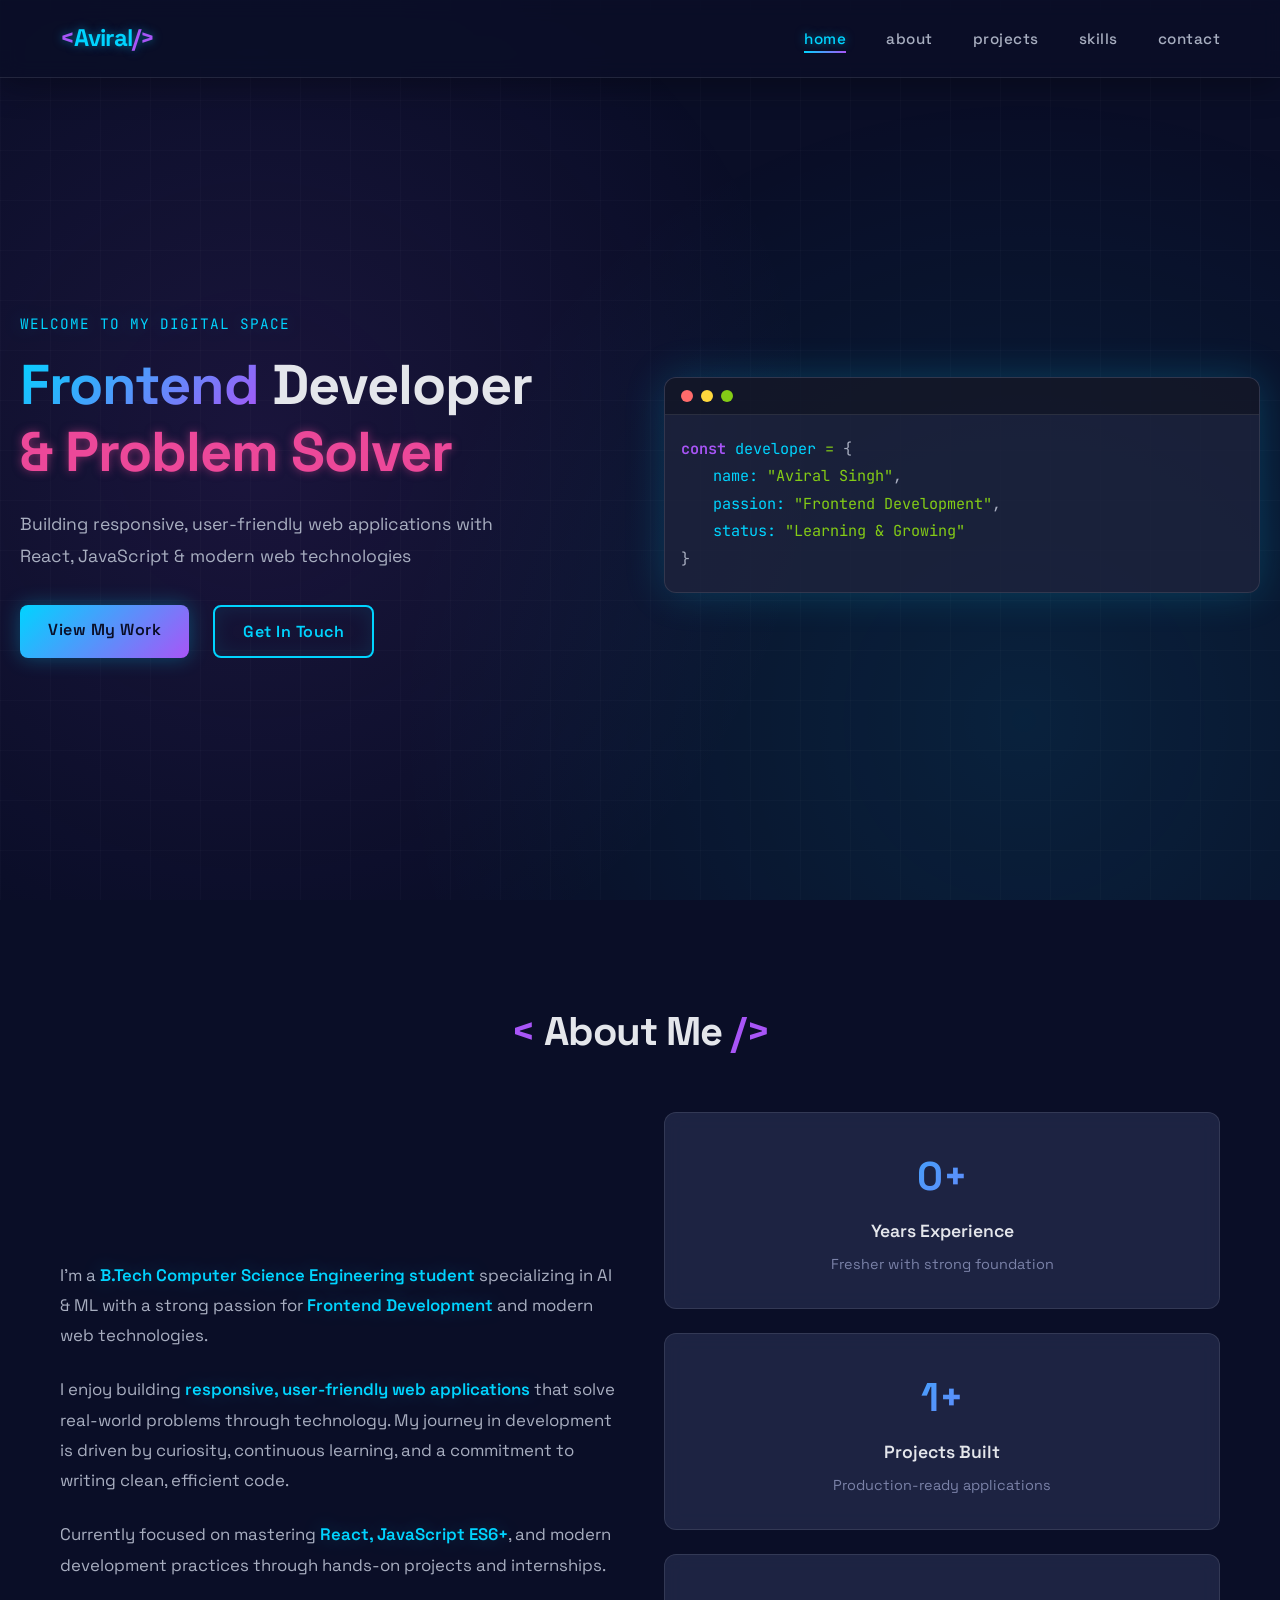
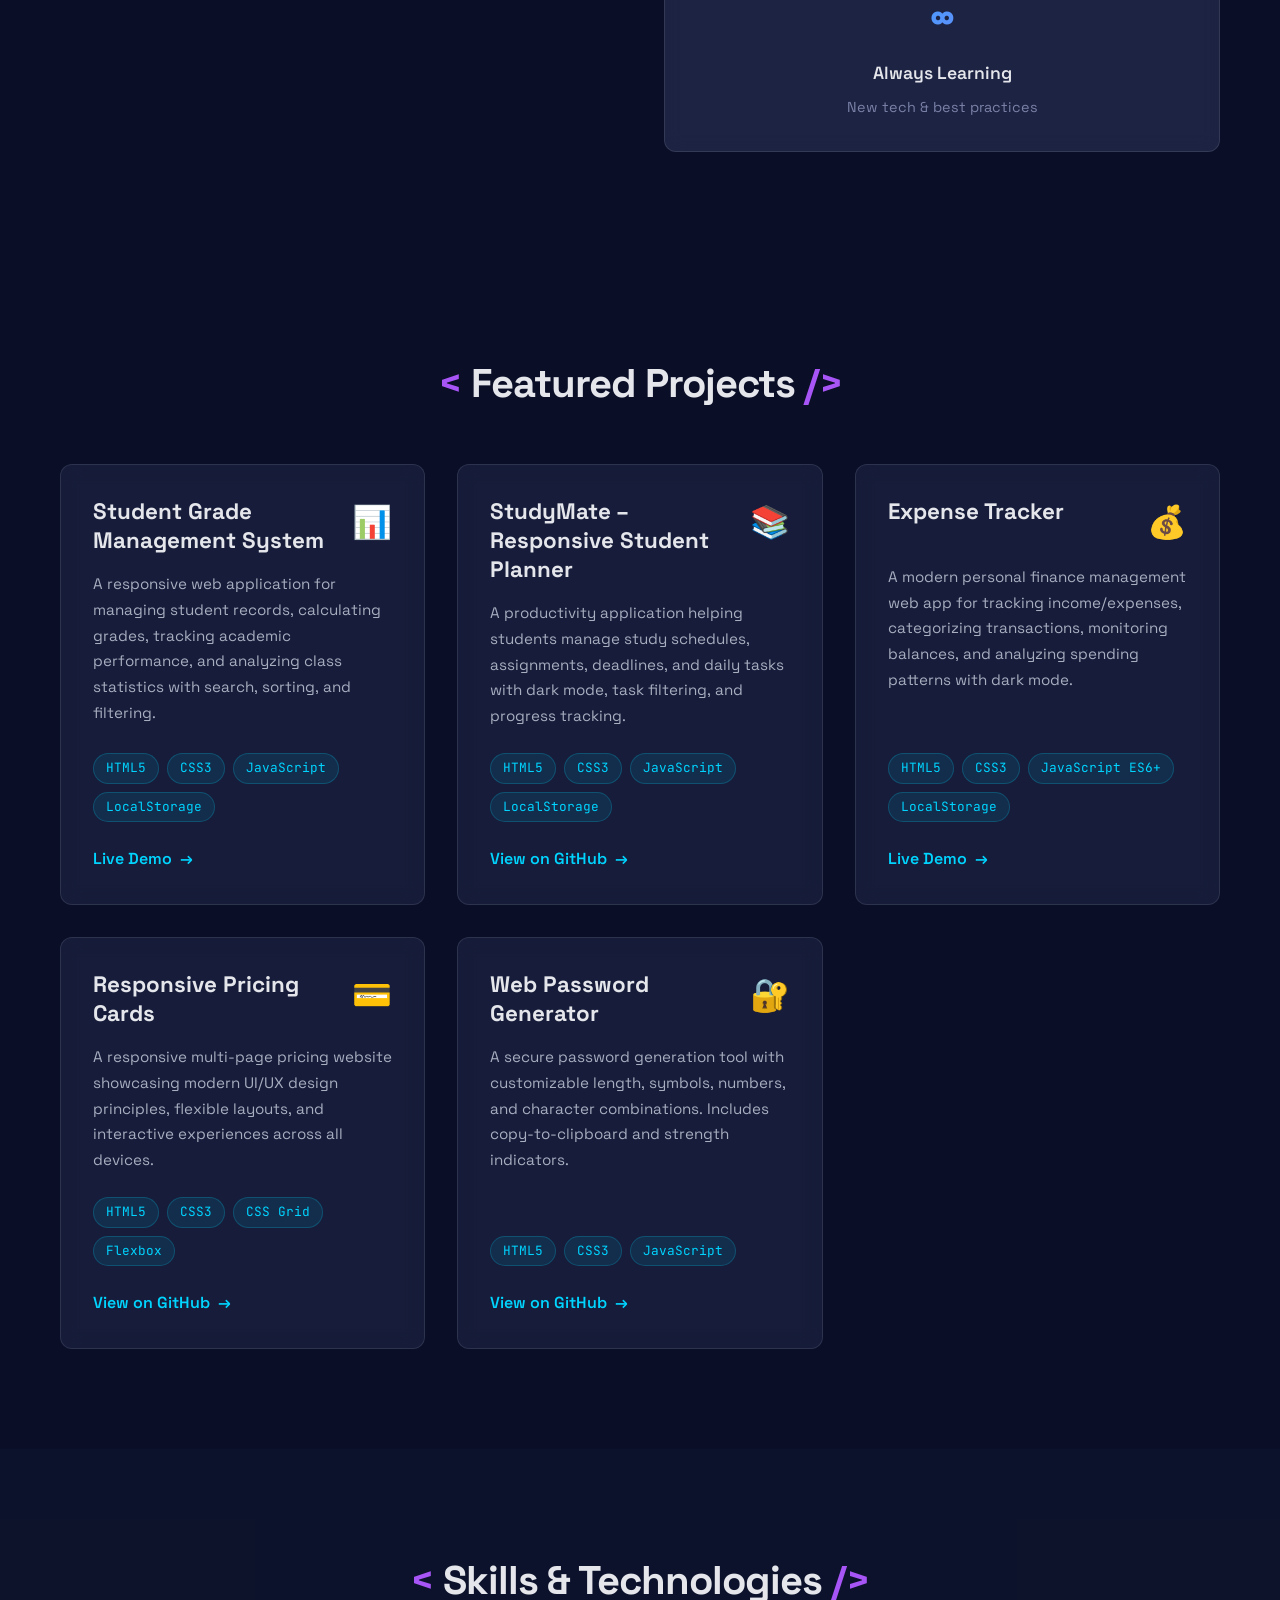
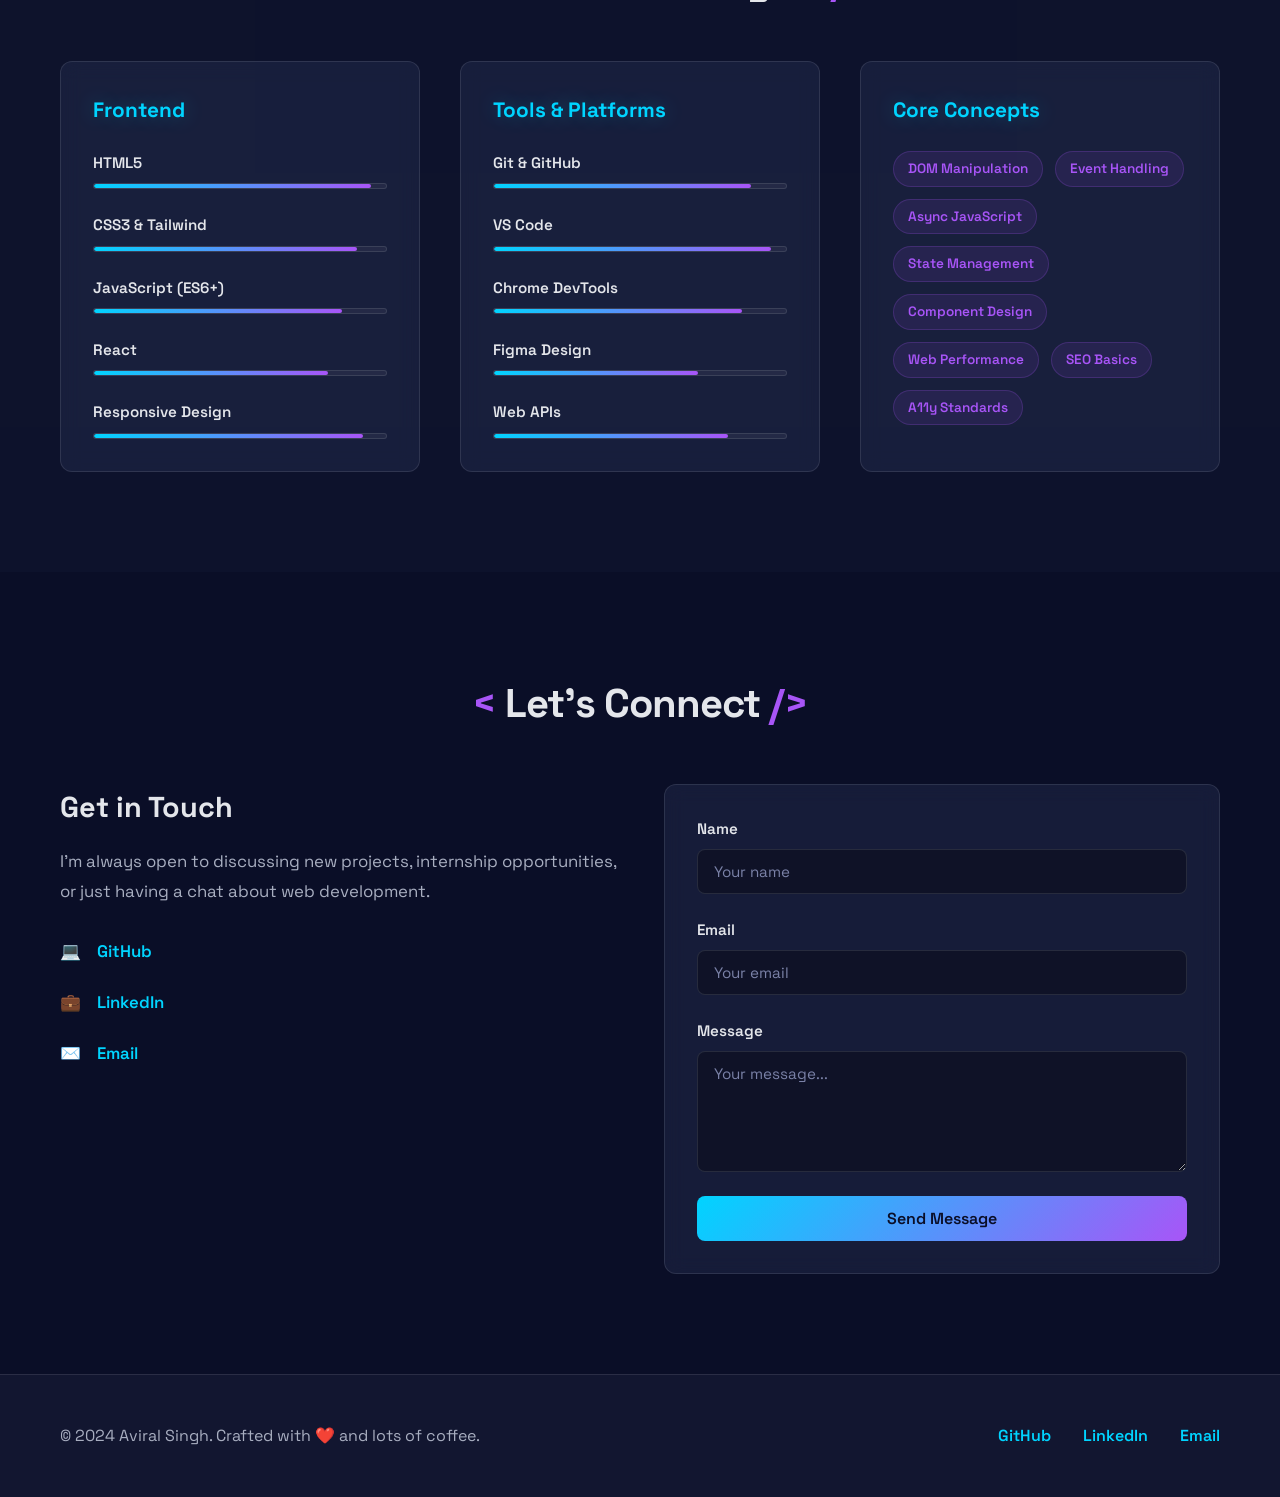
==== commit 2b5f866e: "update" ====
--- a/index.html
+++ b/index.html
@@ -1,407 +1,354 @@
 <!DOCTYPE html>
 <html lang="en">
 <head>
-  <meta charset="UTF-8" />
-  <meta name="viewport" content="width=device-width, initial-scale=1.0" />
-  <title>Aviral Singh | Personal Portfolio</title>
-  <meta
-    name="description"
-    content="Aviral Singh - B.Tech CSE student specializing in AI-ML, entering 2nd year, looking for Web Development and General Technology internships."
-  />
-
-  <!-- Google Fonts -->
-  <link rel="preconnect" href="https://fonts.googleapis.com" />
-  <link rel="preconnect" href="https://fonts.gstatic.com" crossorigin />
-  <link
-    href="https://fonts.googleapis.com/css2?family=Outfit:wght@400;500;600;700;800&family=Inter:wght@400;500;600;700&display=swap"
-    rel="stylesheet"
-  />
-
-  <link rel="stylesheet" href="style.css" />
-  <script src="script.js" defer></script>
+    <meta charset="UTF-8">
+    <meta name="viewport" content="width=device-width, initial-scale=1.0">
+    <title>Aviral Singh - Frontend Developer Portfolio</title>
+    <link rel="preconnect" href="https://fonts.googleapis.com">
+    <link rel="preconnect" href="https://fonts.gstatic.com" crossorigin>
+    <link href="https://fonts.googleapis.com/css2?family=JetBrains+Mono:wght@400;600;800&family=Space+Grotesk:wght@400;600;700&display=swap" rel="stylesheet">
+    <link rel="stylesheet" href="styles-portfolio.css">
 </head>
 <body>
-  <a href="#main-content" class="skip-link">Skip to content</a>
-
-  <!-- Header -->
-  <header class="header" id="header">
-    <div class="container nav-container">
-      <a href="#home" class="logo" aria-label="Aviral Singh home">
-        <span class="logo-mark">A</span>
-        <span class="logo-text">Aviral Singh</span>
-      </a>
-
-      <nav class="nav" id="nav-menu" aria-label="Main navigation">
-        <ul class="nav-list">
-          <li><a href="#home" class="nav-link active">Home</a></li>
-          <li><a href="#about" class="nav-link">About</a></li>
-          <li><a href="#skills" class="nav-link">Skills</a></li>
-          <li><a href="#projects" class="nav-link">Projects</a></li>
-          <li><a href="#experience" class="nav-link">Experience</a></li>
-          <li><a href="#contact" class="nav-link nav-cta">Contact</a></li>
-        </ul>
-      </nav>
-
-      <div class="header-actions">
-        <button
-          class="theme-toggle"
-          id="theme-toggle"
-          aria-label="Toggle dark/light mode"
-          title="Toggle Theme"
-        >
-          <span class="theme-icon">🌙</span>
-        </button>
-        <button
-          class="menu-toggle"
-          id="menu-toggle"
-          aria-label="Open navigation menu"
-          aria-expanded="false"
-          aria-controls="nav-menu"
-        >
-          <span></span>
-          <span></span>
-          <span></span>
-        </button>
-      </div>
-    </div>
-  </header>
-
-  <main id="main-content">
-    <!-- Hero -->
-    <section class="hero section" id="home">
-      <div class="container hero-grid">
-        <div class="hero-content reveal">
-          <p class="eyebrow">Aspiring Developer • AI-ML Student</p>
-          <h1>Hi, I'm <span class="accent-text">Aviral Singh</span></h1>
-
-          <p class="hero-role">
-            <span id="typing-text"></span><span class="cursor">|</span>
-          </p>
-
-          <p class="hero-description">
-            I am a B.Tech CSE student with specialization in AI-ML, entering 2nd year,
-            and actively looking for Web Development and General Technology internships.
-            I am a fresher with strong foundational technical skills and a passion for
-            building clean, responsive, and user-friendly digital experiences.
-          </p>
-
-          <div class="hero-buttons">
-            <a href="#projects" class="btn btn-primary">View Projects</a>
-            <a href="#contact" class="btn btn-secondary">Contact Me</a>
-            <a href="Aviral_Singh_Resume.pdf" class="btn btn-secondary" download>Download Resume</a>
-          </div>
-
-          <div class="hero-highlights">
-            <div class="highlight-card">
-              <h3>2nd Year</h3>
-              <p>B.Tech CSE (AI-ML)</p>
-            </div>
-            <div class="highlight-card">
-              <h3>Internship Ready</h3>
-              <p>Web & Tech Roles</p>
-            </div>
-            <div class="highlight-card">
-              <h3>Fresher</h3>
-              <p>Strong Technical Base</p>
-            </div>
-          </div>
-        </div>
-
-        <div class="hero-visual reveal">
-          <div class="hero-card">
-            <div class="code-dots">
-              <span></span>
-              <span></span>
-              <span></span>
-            </div>
+    <!-- Animated Background -->
+    <div class="animated-bg"></div>
+    <div class="grid-bg"></div>
+
+    <!-- Navigation -->
+    <nav class="navbar">
+        <div class="nav-container">
+            <div class="logo">
+                <span class="code-bracket">&lt;</span>Aviral<span class="code-bracket">/&gt;</span>
+            </div>
+            <ul class="nav-menu" id="navMenu">
+                <li><a href="#home" class="nav-link">home</a></li>
+                <li><a href="#about" class="nav-link">about</a></li>
+                <li><a href="#projects" class="nav-link">projects</a></li>
+                <li><a href="#skills" class="nav-link">skills</a></li>
+                <li><a href="#contact" class="nav-link">contact</a></li>
+            </ul>
+            <div class="hamburger" id="hamburger">
+                <span></span>
+                <span></span>
+                <span></span>
+            </div>
+        </div>
+    </nav>
+
+    <!-- Hero Section -->
+    <section id="home" class="hero">
+        <div class="hero-content">
+            <div class="hero-label">welcome to my digital space</div>
+            <h1 class="hero-title">
+                <span class="gradient-text">Frontend</span> Developer
+                <br>
+                <span class="neon-text">&amp; Problem Solver</span>
+            </h1>
+            <p class="hero-subtitle">Building responsive, user-friendly web applications with React, JavaScript & modern web technologies</p>
+            <div class="hero-ctas">
+                <a href="#projects" class="cta-button primary">View My Work</a>
+                <a href="#contact" class="cta-button secondary">Get In Touch</a>
+            </div>
+        </div>
+        <div class="hero-visual">
             <div class="code-window">
-              <p>&lt;developer&gt;</p>
-              <p>  name: "Aviral Singh"</p>
-              <p>  role: "Student Developer"</p>
-              <p>  focus: "Web Development"</p>
-              <p>  skills: ["Python", "JavaScript", "HTML", "CSS"]</p>
-              <p>  status: "Open to internships"</p>
-              <p>&lt;/developer&gt;</p>
-            </div>
-          </div>
-        </div>
-      </div>
-    </section>
-
-    <!-- About -->
-    <section class="about section" id="about">
-      <div class="container">
-        <div class="section-header reveal">
-          <p class="section-tag">About</p>
-          <h2>Building skills with curiosity and consistency</h2>
-          <p>
-            I am Aviral Singh, a B.Tech Computer Science and Engineering student with
-            specialization in AI-ML. As I step into my 2nd year, I am focused on
-            building practical skills, improving my development workflow, and preparing
-            for real-world internship opportunities.
-          </p>
-        </div>
-
-        <div class="about-grid">
-          <div class="about-card reveal">
-            <h3>Who I Am</h3>
-            <p>
-              I am a motivated fresher with strong programming fundamentals and an
-              interest in web development, problem-solving, and technology-driven learning.
-            </p>
-          </div>
-
-          <div class="about-card reveal">
-            <h3>Career Goal</h3>
-            <p>
-              I am looking for Web Development and General Technology internships where
-              I can apply my knowledge, gain industry exposure, and grow by contributing
-              to meaningful projects.
-            </p>
-          </div>
-
-          <div class="about-card reveal">
-            <h3>Mindset</h3>
-            <p>
-              I believe in continuous improvement, teamwork, and learning through building.
-              Every project helps me become more confident, creative, and disciplined as a developer.
-            </p>
-          </div>
-        </div>
-      </div>
-    </section>
-
-    <!-- Skills -->
-    <section class="skills section" id="skills">
-      <div class="container">
-        <div class="section-header reveal">
-          <p class="section-tag">Skills</p>
-          <h2>Tools and technologies I work with</h2>
-          <p>
-            These are the core technologies and tools I use while learning, practicing,
-            and building projects.
-          </p>
-        </div>
-
-        <div class="skills-grid">
-          <div class="skill-card reveal">Python</div>
-          <div class="skill-card reveal">JavaScript</div>
-          <div class="skill-card reveal">C Programming</div>
-          <div class="skill-card reveal">HTML</div>
-          <div class="skill-card reveal">CSS</div>
-          <div class="skill-card reveal">Git & GitHub</div>
-          <div class="skill-card reveal">VS Code</div>
-          <div class="skill-card reveal">Canva</div>
-        </div>
-      </div>
-    </section>
-
-    <!-- Projects -->
-    <section class="projects section" id="projects">
-      <div class="container">
-        <div class="section-header reveal">
-          <p class="section-tag">Projects</p>
-          <h2>Projects that reflect my learning journey</h2>
-          <p>
-            These projects helped me improve my frontend, logic-building, and practical
-            problem-solving skills.
-          </p>
-        </div>
-
-        <div class="project-filters reveal">
-          <button class="filter-btn active" data-filter="all">All</button>
-          <button class="filter-btn" data-filter="web">Web</button>
-          <button class="filter-btn" data-filter="javascript">JavaScript</button>
-          <button class="filter-btn" data-filter="college">College</button>
-        </div>
-
-        <div class="projects-grid">
-          <article class="project-card reveal" data-category="javascript web">
-            <div class="project-number">01</div>
-            <h3>Calculator Application</h3>
-            <p>
-              A calculator application for performing arithmetic operations with a clean
-              interface. It helped me practice JavaScript logic, DOM manipulation, and UI design.
-            </p>
-            <div class="project-tags">
-              <span>HTML</span>
-              <span>CSS</span>
-              <span>JavaScript</span>
-            </div>
-            <button class="project-view-btn" data-project="01">View Details</button>
-          </article>
-
-          <article class="project-card reveal" data-category="web college">
-            <div class="project-number">02</div>
-            <h3>Lost and Found Item Portal</h3>
-            <p>
-              A web-based portal idea for reporting and tracking lost items. It represents
-              my interest in solving practical problems through technology and user-focused design.
-            </p>
-            <div class="project-tags">
-              <span>Web</span>
-              <span>Portal</span>
-              <span>Problem Solving</span>
-            </div>
-            <button class="project-view-btn" data-project="02">View Details</button>
-          </article>
-
-          <article class="project-card reveal" data-category="web college">
-            <div class="project-number">03</div>
-            <h3>Personal Portfolio Website</h3>
-            <p>
-              A personal portfolio website to present my skills, projects, and goals in a
-              clean and professional format with responsive design and smooth interactions.
-            </p>
-            <div class="project-tags">
-              <span>HTML</span>
-              <span>CSS</span>
-              <span>Responsive</span>
-            </div>
-            <button class="project-view-btn" data-project="03">View Details</button>
-          </article>
-        </div>
-      </div>
-    </section>
-
-    <!-- Experience -->
-    <section class="experience section" id="experience">
-      <div class="container">
-        <div class="section-header reveal">
-          <p class="section-tag">Experience & Activities</p>
-          <h2>Learning through collaboration and challenges</h2>
-          <p>
-            Along with technical growth, these activities have helped me strengthen my
-            teamwork, communication, innovation, and problem-solving skills.
-          </p>
-        </div>
-
-        <div class="timeline">
-          <div class="timeline-item reveal">
-            <div class="timeline-dot"></div>
-            <div class="timeline-content">
-              <h3>Odoo Hackathon Participant</h3>
-              <p>
-                Participated in the Odoo Hackathon, working in a collaborative environment
-                focused on innovation, practical thinking, and fast problem-solving.
-              </p>
-            </div>
-          </div>
-
-          <div class="timeline-item reveal">
-            <div class="timeline-dot"></div>
-            <div class="timeline-content">
-              <h3>Teamwork & Collaboration</h3>
-              <p>
-                I enjoy contributing in team-based environments where ideas are shared,
-                tasks are distributed, and solutions are built together effectively.
-              </p>
-            </div>
-          </div>
-
-          <div class="timeline-item reveal">
-            <div class="timeline-dot"></div>
-            <div class="timeline-content">
-              <h3>Innovation & Problem-Solving</h3>
-              <p>
-                I like approaching challenges with a structured and solution-oriented mindset,
-                whether in project work, hackathons, or learning exercises.
-              </p>
-            </div>
-          </div>
-        </div>
-      </div>
-    </section>
-
-    <!-- Contact -->
-    <section class="contact section" id="contact">
-      <div class="container">
-        <div class="contact-wrapper reveal">
-          <div class="contact-text">
-            <p class="section-tag">Contact</p>
-            <h2>Let's connect for opportunities</h2>
-            <p>
-              I am open to internships, collaborations, and networking opportunities in
-              Web Development and General Technology roles.
-            </p>
-
-            <div class="contact-links">
-              <a href="https://github.com/aviralcodes29" target="_blank" rel="noopener noreferrer" class="contact-card">
-                <span>GitHub</span>
-                <small>github.com/aviralcodes29</small>
-              </a>
-
-              <a href="https://www.linkedin.com/in/aviral-singh-a425a1379" target="_blank" rel="noopener noreferrer" class="contact-card">
-                <span>LinkedIn</span>
-                <small>linkedin.com/in/aviral-singh-a425a1379</small>
-              </a>
-
-              <a href="mailto:aviral14255@gmail.com" class="contact-card">
-                <span>Email</span>
-                <small>aviral14255@gmail.com</small>
-              </a>
-
-              <a href="https://aviralcodes29.github.io/Portfolio/" target="_blank" rel="noopener noreferrer" class="contact-card">
-                <span>Portfolio</span>
-                <small>aviralcodes29.github.io/Portfolio/</small>
-              </a>
-            </div>
-          </div>
-
-          <div class="contact-form-box">
-            <form class="contact-form" id="contact-form">
-              <div class="form-group">
-                <label for="name">Full Name</label>
-                <input type="text" id="name" name="name" placeholder="Enter your name" required />
-              </div>
-
-              <div class="form-group">
-                <label for="email">Email Address</label>
-                <input type="email" id="email" name="email" placeholder="Enter your email" required />
-              </div>
-
-              <div class="form-group">
-                <label for="subject">Subject</label>
-                <input type="text" id="subject" name="subject" placeholder="Enter subject" required />
-              </div>
-
-              <div class="form-group">
-                <label for="message">Message</label>
-                <textarea id="message" name="message" rows="5" placeholder="Write your message" required></textarea>
-              </div>
-
-              <button type="submit" class="btn btn-primary form-btn">Send Message</button>
-              <p class="form-message" id="form-message"></p>
-            </form>
-          </div>
-        </div>
-      </div>
-    </section>
-  </main>
-
-  <!-- Project Modal -->
-  <div id="projectModal" class="modal">
-    <div class="modal-content">
-      <button class="modal-close" id="modalClose" aria-label="Close modal">×</button>
-      <div class="modal-body">
-        <div class="modal-project-number" id="modalProjectNumber"></div>
-        <h2 id="modalProjectTitle"></h2>
-        <div id="modalProjectDescription"></div>
-        <div class="modal-tech-stack" id="modalTechStack"></div>
-        <div class="modal-actions" id="modalActions"></div>
-      </div>
-    </div>
-  </div>
-
-  <!-- Back To Top -->
-  <button id="backToTop" class="back-to-top" aria-label="Back to top">↑</button>
-
-  <!-- Footer -->
-  <footer class="footer">
-    <div class="container footer-content">
-      <p>© 2026 Aviral Singh. All rights reserved.</p>
-      <p>Built with HTML, CSS, and JavaScript.</p>
-    </div>
-  </footer>
+                <div class="window-header">
+                    <span class="dot"></span>
+                    <span class="dot"></span>
+                    <span class="dot"></span>
+                </div>
+                <div class="window-content">
+                    <span class="code-line"><span class="keyword">const</span> <span class="variable">developer</span> <span class="operator">=</span> {</span>
+                    <span class="code-line indent-1"><span class="property">name:</span> <span class="string">"Aviral Singh"</span>,</span>
+                    <span class="code-line indent-1"><span class="property">passion:</span> <span class="string">"Frontend Development"</span>,</span>
+                    <span class="code-line indent-1"><span class="property">status:</span> <span class="string">"Learning & Growing"</span></span>
+                    <span class="code-line">}</span>
+                </div>
+            </div>
+        </div>
+    </section>
+
+    <!-- About Section -->
+    <section id="about" class="about">
+        <div class="container">
+            <h2 class="section-title">About Me</h2>
+            <div class="about-grid">
+                <div class="about-text">
+                    <p>I'm a <span class="highlight">B.Tech Computer Science Engineering student</span> specializing in AI & ML with a strong passion for <span class="highlight">Frontend Development</span> and modern web technologies.</p>
+                    <p>I enjoy building <span class="highlight">responsive, user-friendly web applications</span> that solve real-world problems through technology. My journey in development is driven by curiosity, continuous learning, and a commitment to writing clean, efficient code.</p>
+                    <p>Currently focused on mastering <span class="highlight">React, JavaScript ES6+</span>, and modern development practices through hands-on projects and internships.</p>
+                </div>
+                <div class="about-stats">
+                    <div class="stat-card">
+                        <div class="stat-number">0-1</div>
+                        <div class="stat-label">Years Experience</div>
+                        <div class="stat-desc">Fresher with strong foundation</div>
+                    </div>
+                    <div class="stat-card">
+                        <div class="stat-number">5+</div>
+                        <div class="stat-label">Projects Built</div>
+                        <div class="stat-desc">Production-ready applications</div>
+                    </div>
+                    <div class="stat-card">
+                        <div class="stat-number">∞</div>
+                        <div class="stat-label">Always Learning</div>
+                        <div class="stat-desc">New tech & best practices</div>
+                    </div>
+                </div>
+            </div>
+        </div>
+    </section>
+
+    <!-- Projects Section -->
+    <section id="projects" class="projects">
+        <div class="container">
+            <h2 class="section-title">Featured Projects</h2>
+            <div class="projects-grid">
+                <!-- Project 1 -->
+                <div class="project-card">
+                    <div class="project-header">
+                        <h3>Student Grade Management System</h3>
+                        <span class="project-icon">📊</span>
+                    </div>
+                    <p class="project-desc">A responsive web application for managing student records, calculating grades, tracking academic performance, and analyzing class statistics with search, sorting, and filtering.</p>
+                    <div class="project-tech">
+                        <span class="tech-tag">HTML5</span>
+                        <span class="tech-tag">CSS3</span>
+                        <span class="tech-tag">JavaScript</span>
+                        <span class="tech-tag">LocalStorage</span>
+                    </div>
+                    <a href="https://aviralcodes29.github.io/student-grade-management-system/" target="_blank" class="project-link">
+                        Live Demo <span>→</span>
+                    </a>
+                </div>
+
+                <!-- Project 2 -->
+                <div class="project-card">
+                    <div class="project-header">
+                        <h3>StudyMate – Responsive Student Planner</h3>
+                        <span class="project-icon">📚</span>
+                    </div>
+                    <p class="project-desc">A productivity application helping students manage study schedules, assignments, deadlines, and daily tasks with dark mode, task filtering, and progress tracking.</p>
+                    <div class="project-tech">
+                        <span class="tech-tag">HTML5</span>
+                        <span class="tech-tag">CSS3</span>
+                        <span class="tech-tag">JavaScript</span>
+                        <span class="tech-tag">LocalStorage</span>
+                    </div>
+                    <a href="https://github.com/Aviralcodes29/studymate-responsive-planner" target="_blank" class="project-link">
+                        View on GitHub <span>→</span>
+                    </a>
+                </div>
+
+                <!-- Project 3 -->
+                <div class="project-card">
+                    <div class="project-header">
+                        <h3>Expense Tracker</h3>
+                        <span class="project-icon">💰</span>
+                    </div>
+                    <p class="project-desc">A modern personal finance management web app for tracking income/expenses, categorizing transactions, monitoring balances, and analyzing spending patterns with dark mode.</p>
+                    <div class="project-tech">
+                        <span class="tech-tag">HTML5</span>
+                        <span class="tech-tag">CSS3</span>
+                        <span class="tech-tag">JavaScript ES6+</span>
+                        <span class="tech-tag">LocalStorage</span>
+                    </div>
+                    <a href="https://aviralcodes29.github.io/expense-tracker/" target="_blank" class="project-link">
+                        Live Demo <span>→</span>
+                    </a>
+                </div>
+
+                <!-- Project 4 -->
+                <div class="project-card">
+                    <div class="project-header">
+                        <h3>Responsive Pricing Cards</h3>
+                        <span class="project-icon">💳</span>
+                    </div>
+                    <p class="project-desc">A responsive multi-page pricing website showcasing modern UI/UX design principles, flexible layouts, and interactive experiences across all devices.</p>
+                    <div class="project-tech">
+                        <span class="tech-tag">HTML5</span>
+                        <span class="tech-tag">CSS3</span>
+                        <span class="tech-tag">CSS Grid</span>
+                        <span class="tech-tag">Flexbox</span>
+                    </div>
+                    <a href="https://github.com/Aviralcodes29/responsive-pricing-cards" target="_blank" class="project-link">
+                        View on GitHub <span>→</span>
+                    </a>
+                </div>
+
+                <!-- Project 5 -->
+                <div class="project-card">
+                    <div class="project-header">
+                        <h3>Web Password Generator</h3>
+                        <span class="project-icon">🔐</span>
+                    </div>
+                    <p class="project-desc">A secure password generation tool with customizable length, symbols, numbers, and character combinations. Includes copy-to-clipboard and strength indicators.</p>
+                    <div class="project-tech">
+                        <span class="tech-tag">HTML5</span>
+                        <span class="tech-tag">CSS3</span>
+                        <span class="tech-tag">JavaScript</span>
+                    </div>
+                    <a href="https://github.com/Aviralcodes29/web-password-generator" target="_blank" class="project-link">
+                        View on GitHub <span>→</span>
+                    </a>
+                </div>
+            </div>
+        </div>
+    </section>
+
+    <!-- Skills Section -->
+    <section id="skills" class="skills">
+        <div class="container">
+            <h2 class="section-title">Skills & Technologies</h2>
+            <div class="skills-grid">
+                <div class="skill-group">
+                    <h3 class="skill-group-title">Frontend</h3>
+                    <div class="skill-list">
+                        <div class="skill-item">
+                            <span class="skill-name">HTML5</span>
+                            <div class="skill-bar">
+                                <div class="skill-progress" style="width: 95%;"></div>
+                            </div>
+                        </div>
+                        <div class="skill-item">
+                            <span class="skill-name">CSS3 & Tailwind</span>
+                            <div class="skill-bar">
+                                <div class="skill-progress" style="width: 90%;"></div>
+                            </div>
+                        </div>
+                        <div class="skill-item">
+                            <span class="skill-name">JavaScript (ES6+)</span>
+                            <div class="skill-bar">
+                                <div class="skill-progress" style="width: 85%;"></div>
+                            </div>
+                        </div>
+                        <div class="skill-item">
+                            <span class="skill-name">React</span>
+                            <div class="skill-bar">
+                                <div class="skill-progress" style="width: 80%;"></div>
+                            </div>
+                        </div>
+                        <div class="skill-item">
+                            <span class="skill-name">Responsive Design</span>
+                            <div class="skill-bar">
+                                <div class="skill-progress" style="width: 92%;"></div>
+                            </div>
+                        </div>
+                    </div>
+                </div>
+
+                <div class="skill-group">
+                    <h3 class="skill-group-title">Tools & Platforms</h3>
+                    <div class="skill-list">
+                        <div class="skill-item">
+                            <span class="skill-name">Git & GitHub</span>
+                            <div class="skill-bar">
+                                <div class="skill-progress" style="width: 88%;"></div>
+                            </div>
+                        </div>
+                        <div class="skill-item">
+                            <span class="skill-name">VS Code</span>
+                            <div class="skill-bar">
+                                <div class="skill-progress" style="width: 95%;"></div>
+                            </div>
+                        </div>
+                        <div class="skill-item">
+                            <span class="skill-name">Chrome DevTools</span>
+                            <div class="skill-bar">
+                                <div class="skill-progress" style="width: 85%;"></div>
+                            </div>
+                        </div>
+                        <div class="skill-item">
+                            <span class="skill-name">Figma Design</span>
+                            <div class="skill-bar">
+                                <div class="skill-progress" style="width: 70%;"></div>
+                            </div>
+                        </div>
+                        <div class="skill-item">
+                            <span class="skill-name">Web APIs</span>
+                            <div class="skill-bar">
+                                <div class="skill-progress" style="width: 80%;"></div>
+                            </div>
+                        </div>
+                    </div>
+                </div>
+
+                <div class="skill-group">
+                    <h3 class="skill-group-title">Core Concepts</h3>
+                    <div class="skill-badges">
+                        <span class="badge">DOM Manipulation</span>
+                        <span class="badge">Event Handling</span>
+                        <span class="badge">Async JavaScript</span>
+                        <span class="badge">State Management</span>
+                        <span class="badge">Component Design</span>
+                        <span class="badge">Web Performance</span>
+                        <span class="badge">SEO Basics</span>
+                        <span class="badge">A11y Standards</span>
+                    </div>
+                </div>
+            </div>
+        </div>
+    </section>
+
+    <!-- Contact Section -->
+    <section id="contact" class="contact">
+        <div class="container">
+            <h2 class="section-title">Let's Connect</h2>
+            <div class="contact-grid">
+                <div class="contact-info">
+                    <h3>Get in Touch</h3>
+                    <p>I'm always open to discussing new projects, internship opportunities, or just having a chat about web development.</p>
+                    <div class="contact-links">
+                        <a href="https://github.com/Aviralcodes29" class="contact-link" target="_blank">
+                            <span class="icon">💻</span>
+                            <span>GitHub</span>
+                        </a>
+                        <a href="https://www.linkedin.com/in/aviral-singh-a425a1379" class="contact-link" target="_blank">
+                            <span class="icon">💼</span>
+                            <span>LinkedIn</span>
+                        </a>
+                        <a href="mailto:aviral2529@gmail.com" class="contact-link">
+                            <span class="icon">✉️</span>
+                            <span>Email</span>
+                        </a>
+                    </div>
+                </div>
+                <form class="contact-form" id="contactForm">
+                    <div class="form-group">
+                        <label for="name">Name</label>
+                        <input type="text" id="name" placeholder="Your name" required>
+                    </div>
+                    <div class="form-group">
+                        <label for="email">Email</label>
+                        <input type="email" id="email" placeholder="Your email" required>
+                    </div>
+                    <div class="form-group">
+                        <label for="message">Message</label>
+                        <textarea id="message" placeholder="Your message..." rows="5" required></textarea>
+                    </div>
+                    <button type="submit" class="submit-btn">Send Message</button>
+                </form>
+            </div>
+        </div>
+    </section>
+
+    <!-- Footer -->
+    <footer class="footer">
+        <div class="container">
+            <div class="footer-content">
+                <p>&copy; 2024 Aviral Singh. Crafted with <span class="heart">❤️</span> and lots of coffee.</p>
+                <div class="footer-social">
+                    <a href="https://github.com/Aviralcodes29" target="_blank">GitHub</a>
+                    <a href="https://www.linkedin.com/in/aviral-singh-a425a1379" target="_blank">LinkedIn</a>
+                    <a href="mailto:aviral2529@gmail.com">Email</a>
+                </div>
+            </div>
+        </div>
+    </footer>
+
+    <!-- Scroll to Top Button -->
+    <button class="scroll-top" id="scrollTop">↑</button>
+
+    <script src="script-portfolio.js"></script>
 </body>
-</html>+</html>
--- a/styles-portfolio.css
+++ b/styles-portfolio.css
@@ -0,0 +1,874 @@
+/* ========== CSS Variables - Dark Mode Tech Theme ========== */
+:root {
+    --bg-primary: #0a0e27;
+    --bg-secondary: #1a1f3a;
+    --bg-tertiary: #252d48;
+    --text-primary: #e4e6eb;
+    --text-secondary: #a8aec0;
+    --text-tertiary: #7b82a8;
+    --accent-cyan: #00d4ff;
+    --accent-purple: #a855f7;
+    --accent-lime: #84cc16;
+    --accent-pink: #ec4899;
+    --border-color: rgba(255, 255, 255, 0.1);
+    --shadow: 0 8px 32px rgba(0, 0, 0, 0.3);
+    --shadow-lg: 0 20px 64px rgba(0, 0, 0, 0.4);
+    --transition: all 0.3s cubic-bezier(0.4, 0, 0.2, 1);
+    --glow-cyan: 0 0 20px rgba(0, 212, 255, 0.3);
+    --glow-purple: 0 0 20px rgba(168, 85, 247, 0.3);
+}
+
+/* ========== Global Styles ========== */
+* {
+    margin: 0;
+    padding: 0;
+    box-sizing: border-box;
+}
+
+html {
+    scroll-behavior: smooth;
+}
+
+body {
+    font-family: 'Space Grotesk', sans-serif;
+    background: var(--bg-primary);
+    color: var(--text-primary);
+    line-height: 1.6;
+    overflow-x: hidden;
+}
+
+.container {
+    max-width: 1200px;
+    margin: 0 auto;
+    padding: 0 20px;
+}
+
+/* ========== Animated Background ========== */
+.animated-bg {
+    position: fixed;
+    top: 0;
+    left: 0;
+    width: 100%;
+    height: 100%;
+    background: radial-gradient(circle at 20% 50%, rgba(168, 85, 247, 0.1) 0%, transparent 50%),
+                radial-gradient(circle at 80% 80%, rgba(0, 212, 255, 0.1) 0%, transparent 50%);
+    animation: gradient-shift 8s ease infinite;
+    z-index: -2;
+}
+
+.grid-bg {
+    position: fixed;
+    top: 0;
+    left: 0;
+    width: 100%;
+    height: 100%;
+    background-image: 
+        linear-gradient(rgba(255, 255, 255, 0.02) 1px, transparent 1px),
+        linear-gradient(90deg, rgba(255, 255, 255, 0.02) 1px, transparent 1px);
+    background-size: 50px 50px;
+    z-index: -1;
+}
+
+@keyframes gradient-shift {
+    0%, 100% {
+        background: radial-gradient(circle at 20% 50%, rgba(168, 85, 247, 0.1) 0%, transparent 50%),
+                    radial-gradient(circle at 80% 80%, rgba(0, 212, 255, 0.1) 0%, transparent 50%);
+    }
+    50% {
+        background: radial-gradient(circle at 80% 50%, rgba(168, 85, 247, 0.1) 0%, transparent 50%),
+                    radial-gradient(circle at 20% 80%, rgba(0, 212, 255, 0.1) 0%, transparent 50%);
+    }
+}
+
+/* ========== Navigation ========== */
+.navbar {
+    position: fixed;
+    top: 0;
+    width: 100%;
+    background: rgba(10, 14, 39, 0.8);
+    backdrop-filter: blur(10px);
+    border-bottom: 1px solid var(--border-color);
+    box-shadow: var(--shadow);
+    z-index: 1000;
+}
+
+.nav-container {
+    max-width: 1200px;
+    margin: 0 auto;
+    padding: 1.2rem 20px;
+    display: flex;
+    justify-content: space-between;
+    align-items: center;
+}
+
+.logo {
+    font-size: 1.5rem;
+    font-weight: 700;
+    letter-spacing: -1px;
+    color: var(--accent-cyan);
+    text-shadow: 0 0 10px rgba(0, 212, 255, 0.5);
+}
+
+.code-bracket {
+    color: var(--accent-purple);
+}
+
+.nav-menu {
+    display: flex;
+    list-style: none;
+    gap: 2.5rem;
+}
+
+.nav-link {
+    text-decoration: none;
+    color: var(--text-secondary);
+    font-weight: 500;
+    font-size: 0.95rem;
+    position: relative;
+    transition: var(--transition);
+    letter-spacing: 0.5px;
+}
+
+.nav-link::after {
+    content: '';
+    position: absolute;
+    bottom: -5px;
+    left: 0;
+    width: 0;
+    height: 2px;
+    background: linear-gradient(90deg, var(--accent-cyan), var(--accent-purple));
+    transition: var(--transition);
+}
+
+.nav-link:hover {
+    color: var(--accent-cyan);
+    text-shadow: 0 0 10px rgba(0, 212, 255, 0.5);
+}
+
+.nav-link:hover::after {
+    width: 100%;
+}
+
+.hamburger {
+    display: none;
+    flex-direction: column;
+    cursor: pointer;
+}
+
+.hamburger span {
+    width: 25px;
+    height: 3px;
+    background: var(--accent-cyan);
+    margin: 5px 0;
+    transition: var(--transition);
+}
+
+/* ========== Hero Section ========== */
+.hero {
+    margin-top: 70px;
+    min-height: calc(100vh - 70px);
+    display: flex;
+    align-items: center;
+    justify-content: space-between;
+    gap: 3rem;
+    padding: 60px 20px;
+    position: relative;
+}
+
+.hero-content {
+    flex: 1;
+    animation: fadeInUp 0.8s ease-out;
+    z-index: 10;
+}
+
+.hero-label {
+    font-family: 'JetBrains Mono', monospace;
+    font-size: 0.9rem;
+    color: var(--accent-cyan);
+    margin-bottom: 1rem;
+    letter-spacing: 1px;
+    text-transform: uppercase;
+    text-shadow: var(--glow-cyan);
+}
+
+.hero-title {
+    font-size: 3.5rem;
+    font-weight: 800;
+    line-height: 1.2;
+    margin-bottom: 1.5rem;
+    letter-spacing: -1px;
+}
+
+.gradient-text {
+    background: linear-gradient(135deg, var(--accent-cyan), var(--accent-purple));
+    -webkit-background-clip: text;
+    -webkit-text-fill-color: transparent;
+    background-clip: text;
+}
+
+.neon-text {
+    color: var(--accent-pink);
+    text-shadow: 0 0 10px rgba(236, 72, 153, 0.5);
+}
+
+.hero-subtitle {
+    font-size: 1.1rem;
+    color: var(--text-secondary);
+    margin-bottom: 2rem;
+    line-height: 1.8;
+    max-width: 500px;
+}
+
+.hero-ctas {
+    display: flex;
+    gap: 1.5rem;
+    flex-wrap: wrap;
+}
+
+.cta-button {
+    padding: 12px 28px;
+    border: none;
+    border-radius: 8px;
+    font-weight: 600;
+    cursor: pointer;
+    font-size: 1rem;
+    transition: var(--transition);
+    text-decoration: none;
+    display: inline-block;
+    font-family: 'Space Grotesk', sans-serif;
+    letter-spacing: 0.5px;
+}
+
+.cta-button.primary {
+    background: linear-gradient(135deg, var(--accent-cyan), var(--accent-purple));
+    color: var(--bg-primary);
+    box-shadow: var(--glow-cyan);
+}
+
+.cta-button.primary:hover {
+    transform: translateY(-3px);
+    box-shadow: 0 0 30px rgba(0, 212, 255, 0.6);
+}
+
+.cta-button.secondary {
+    background: transparent;
+    color: var(--accent-cyan);
+    border: 2px solid var(--accent-cyan);
+    box-shadow: inset 0 0 20px rgba(0, 212, 255, 0.1);
+}
+
+.cta-button.secondary:hover {
+    background: rgba(0, 212, 255, 0.1);
+    transform: translateY(-3px);
+}
+
+/* Code Window Visual */
+.hero-visual {
+    flex: 1;
+    animation: fadeInRight 0.8s ease-out 0.2s both;
+}
+
+.code-window {
+    background: rgba(30, 35, 60, 0.8);
+    border: 1px solid var(--border-color);
+    border-radius: 12px;
+    overflow: hidden;
+    box-shadow: 0 0 40px rgba(0, 212, 255, 0.2);
+    backdrop-filter: blur(10px);
+}
+
+.window-header {
+    background: rgba(0, 0, 0, 0.3);
+    padding: 12px 16px;
+    display: flex;
+    gap: 8px;
+    border-bottom: 1px solid var(--border-color);
+}
+
+.dot {
+    width: 12px;
+    height: 12px;
+    border-radius: 50%;
+    background: var(--text-tertiary);
+}
+
+.dot:nth-child(1) { background: #ff6b6b; }
+.dot:nth-child(2) { background: #ffd93d; }
+.dot:nth-child(3) { background: var(--accent-lime); }
+
+.window-content {
+    padding: 20px 16px;
+    font-family: 'JetBrains Mono', monospace;
+    font-size: 0.95rem;
+    line-height: 1.8;
+}
+
+.code-line {
+    display: block;
+    color: var(--text-secondary);
+}
+
+.indent-1 { padding-left: 2rem; }
+
+.keyword { color: var(--accent-purple); font-weight: 600; }
+.variable { color: var(--accent-cyan); }
+.operator { color: var(--accent-lime); }
+.property { color: var(--accent-cyan); }
+.string { color: var(--accent-lime); }
+
+/* ========== About Section ========== */
+.about {
+    padding: 100px 20px;
+    position: relative;
+}
+
+.section-title {
+    font-size: 2.5rem;
+    font-weight: 800;
+    margin-bottom: 3rem;
+    text-align: center;
+    letter-spacing: -1px;
+}
+
+.section-title::before {
+    content: '< ';
+    color: var(--accent-purple);
+}
+
+.section-title::after {
+    content: ' />';
+    color: var(--accent-purple);
+}
+
+.about-grid {
+    display: grid;
+    grid-template-columns: 1fr 1fr;
+    gap: 3rem;
+    align-items: center;
+}
+
+.about-text p {
+    font-size: 1.05rem;
+    color: var(--text-secondary);
+    margin-bottom: 1.5rem;
+    line-height: 1.8;
+}
+
+.highlight {
+    color: var(--accent-cyan);
+    font-weight: 600;
+    text-shadow: var(--glow-cyan);
+}
+
+.about-stats {
+    display: grid;
+    grid-template-columns: 1fr;
+    gap: 1.5rem;
+}
+
+.stat-card {
+    background: rgba(42, 51, 85, 0.6);
+    border: 1px solid var(--border-color);
+    padding: 2rem;
+    border-radius: 12px;
+    backdrop-filter: blur(10px);
+    transition: var(--transition);
+    text-align: center;
+}
+
+.stat-card:hover {
+    background: rgba(42, 51, 85, 0.9);
+    border-color: var(--accent-cyan);
+    box-shadow: 0 0 20px rgba(0, 212, 255, 0.2);
+    transform: translateY(-5px);
+}
+
+.stat-number {
+    font-size: 2.5rem;
+    font-weight: 800;
+    background: linear-gradient(135deg, var(--accent-cyan), var(--accent-purple));
+    -webkit-background-clip: text;
+    -webkit-text-fill-color: transparent;
+    background-clip: text;
+    margin-bottom: 0.5rem;
+}
+
+.stat-label {
+    font-size: 1.1rem;
+    font-weight: 600;
+    color: var(--text-primary);
+    margin-bottom: 0.5rem;
+}
+
+.stat-desc {
+    font-size: 0.9rem;
+    color: var(--text-tertiary);
+}
+
+/* ========== Projects Section ========== */
+.projects {
+    padding: 100px 20px;
+}
+
+.projects-grid {
+    display: grid;
+    grid-template-columns: repeat(auto-fit, minmax(350px, 1fr));
+    gap: 2rem;
+}
+
+.project-card {
+    background: rgba(42, 51, 85, 0.4);
+    border: 1px solid var(--border-color);
+    padding: 2rem;
+    border-radius: 12px;
+    backdrop-filter: blur(10px);
+    transition: var(--transition);
+    display: flex;
+    flex-direction: column;
+    height: 100%;
+}
+
+.project-card:hover {
+    background: rgba(42, 51, 85, 0.8);
+    border-color: var(--accent-cyan);
+    box-shadow: 0 0 30px rgba(0, 212, 255, 0.25);
+    transform: translateY(-8px);
+}
+
+.project-header {
+    display: flex;
+    justify-content: space-between;
+    align-items: flex-start;
+    gap: 1rem;
+    margin-bottom: 1rem;
+}
+
+.project-header h3 {
+    font-size: 1.4rem;
+    font-weight: 700;
+    color: var(--text-primary);
+    line-height: 1.3;
+}
+
+.project-icon {
+    font-size: 2rem;
+    flex-shrink: 0;
+}
+
+.project-desc {
+    color: var(--text-secondary);
+    font-size: 0.95rem;
+    line-height: 1.7;
+    margin-bottom: 1.5rem;
+    flex-grow: 1;
+}
+
+.project-tech {
+    display: flex;
+    flex-wrap: wrap;
+    gap: 0.5rem;
+    margin-bottom: 1.5rem;
+}
+
+.tech-tag {
+    background: rgba(0, 212, 255, 0.1);
+    color: var(--accent-cyan);
+    padding: 4px 12px;
+    border-radius: 20px;
+    font-size: 0.8rem;
+    font-family: 'JetBrains Mono', monospace;
+    border: 1px solid rgba(0, 212, 255, 0.2);
+}
+
+.project-link {
+    color: var(--accent-cyan);
+    text-decoration: none;
+    font-weight: 600;
+    transition: var(--transition);
+    display: inline-flex;
+    align-items: center;
+    gap: 0.5rem;
+}
+
+.project-link:hover {
+    gap: 0.8rem;
+    text-shadow: var(--glow-cyan);
+}
+
+/* ========== Skills Section ========== */
+.skills {
+    padding: 100px 20px;
+    background: rgba(26, 31, 58, 0.3);
+}
+
+.skills-grid {
+    display: grid;
+    grid-template-columns: repeat(auto-fit, minmax(320px, 1fr));
+    gap: 2.5rem;
+}
+
+.skill-group {
+    background: rgba(42, 51, 85, 0.4);
+    border: 1px solid var(--border-color);
+    padding: 2rem;
+    border-radius: 12px;
+    backdrop-filter: blur(10px);
+}
+
+.skill-group-title {
+    font-size: 1.3rem;
+    font-weight: 700;
+    color: var(--accent-cyan);
+    margin-bottom: 1.5rem;
+    text-shadow: var(--glow-cyan);
+}
+
+.skill-list {
+    display: flex;
+    flex-direction: column;
+    gap: 1.5rem;
+}
+
+.skill-item {
+    display: flex;
+    flex-direction: column;
+    gap: 0.5rem;
+}
+
+.skill-name {
+    font-size: 0.95rem;
+    font-weight: 600;
+    color: var(--text-primary);
+}
+
+.skill-bar {
+    width: 100%;
+    height: 6px;
+    background: rgba(255, 255, 255, 0.05);
+    border-radius: 3px;
+    overflow: hidden;
+    border: 1px solid var(--border-color);
+}
+
+.skill-progress {
+    height: 100%;
+    background: linear-gradient(90deg, var(--accent-cyan), var(--accent-purple));
+    border-radius: 3px;
+    animation: progress-fill 1s ease-out forwards;
+}
+
+@keyframes progress-fill {
+    from { width: 0 !important; }
+}
+
+.skill-badges {
+    display: flex;
+    flex-wrap: wrap;
+    gap: 0.75rem;
+}
+
+.badge {
+    background: rgba(168, 85, 247, 0.1);
+    color: var(--accent-purple);
+    padding: 6px 14px;
+    border-radius: 20px;
+    font-size: 0.85rem;
+    font-weight: 600;
+    border: 1px solid rgba(168, 85, 247, 0.2);
+    transition: var(--transition);
+}
+
+.badge:hover {
+    background: rgba(168, 85, 247, 0.2);
+    border-color: var(--accent-purple);
+}
+
+/* ========== Contact Section ========== */
+.contact {
+    padding: 100px 20px;
+}
+
+.contact-grid {
+    display: grid;
+    grid-template-columns: 1fr 1fr;
+    gap: 3rem;
+}
+
+.contact-info h3 {
+    font-size: 1.8rem;
+    font-weight: 700;
+    color: var(--text-primary);
+    margin-bottom: 1rem;
+}
+
+.contact-info p {
+    color: var(--text-secondary);
+    font-size: 1.05rem;
+    line-height: 1.8;
+    margin-bottom: 2rem;
+}
+
+.contact-links {
+    display: flex;
+    flex-direction: column;
+    gap: 1.5rem;
+}
+
+.contact-link {
+    display: flex;
+    align-items: center;
+    gap: 1rem;
+    color: var(--accent-cyan);
+    text-decoration: none;
+    font-weight: 600;
+    transition: var(--transition);
+    font-size: 1.05rem;
+}
+
+.contact-link:hover {
+    gap: 1.5rem;
+    text-shadow: var(--glow-cyan);
+}
+
+.contact-form {
+    display: flex;
+    flex-direction: column;
+    gap: 1.5rem;
+    background: rgba(42, 51, 85, 0.4);
+    padding: 2rem;
+    border-radius: 12px;
+    border: 1px solid var(--border-color);
+    backdrop-filter: blur(10px);
+}
+
+.form-group {
+    display: flex;
+    flex-direction: column;
+    gap: 0.5rem;
+}
+
+.form-group label {
+    font-weight: 600;
+    color: var(--text-primary);
+    font-size: 0.95rem;
+}
+
+.form-group input,
+.form-group textarea {
+    background: rgba(0, 0, 0, 0.3);
+    border: 1px solid var(--border-color);
+    color: var(--text-primary);
+    padding: 12px 16px;
+    border-radius: 8px;
+    font-family: inherit;
+    transition: var(--transition);
+    font-size: 0.95rem;
+}
+
+.form-group input::placeholder,
+.form-group textarea::placeholder {
+    color: var(--text-tertiary);
+}
+
+.form-group input:focus,
+.form-group textarea:focus {
+    outline: none;
+    border-color: var(--accent-cyan);
+    box-shadow: 0 0 20px rgba(0, 212, 255, 0.2);
+    background: rgba(0, 212, 255, 0.05);
+}
+
+.submit-btn {
+    padding: 12px 28px;
+    background: linear-gradient(135deg, var(--accent-cyan), var(--accent-purple));
+    color: var(--bg-primary);
+    border: none;
+    border-radius: 8px;
+    font-weight: 600;
+    font-size: 1rem;
+    cursor: pointer;
+    transition: var(--transition);
+    font-family: 'Space Grotesk', sans-serif;
+}
+
+.submit-btn:hover {
+    transform: translateY(-2px);
+    box-shadow: 0 0 30px rgba(0, 212, 255, 0.5);
+}
+
+/* ========== Footer ========== */
+.footer {
+    padding: 3rem 20px;
+    border-top: 1px solid var(--border-color);
+    background: rgba(26, 31, 58, 0.5);
+}
+
+.footer-content {
+    max-width: 1200px;
+    margin: 0 auto;
+    display: flex;
+    justify-content: space-between;
+    align-items: center;
+    flex-wrap: wrap;
+    gap: 2rem;
+}
+
+.footer-content p {
+    color: var(--text-secondary);
+}
+
+.heart {
+    animation: heart-beat 0.6s ease infinite;
+}
+
+@keyframes heart-beat {
+    0%, 100% { transform: scale(1); }
+    50% { transform: scale(1.2); }
+}
+
+.footer-social {
+    display: flex;
+    gap: 2rem;
+}
+
+.footer-social a {
+    color: var(--accent-cyan);
+    text-decoration: none;
+    font-weight: 600;
+    transition: var(--transition);
+}
+
+.footer-social a:hover {
+    color: var(--accent-purple);
+    text-shadow: 0 0 10px rgba(168, 85, 247, 0.5);
+}
+
+/* ========== Scroll to Top Button ========== */
+.scroll-top {
+    position: fixed;
+    bottom: 30px;
+    right: 30px;
+    width: 50px;
+    height: 50px;
+    background: linear-gradient(135deg, var(--accent-cyan), var(--accent-purple));
+    color: var(--bg-primary);
+    border: none;
+    border-radius: 50%;
+    cursor: pointer;
+    display: none;
+    align-items: center;
+    justify-content: center;
+    font-size: 24px;
+    font-weight: 700;
+    box-shadow: 0 0 20px rgba(0, 212, 255, 0.4);
+    transition: var(--transition);
+    z-index: 999;
+}
+
+.scroll-top:hover {
+    transform: translateY(-5px);
+    box-shadow: 0 0 30px rgba(0, 212, 255, 0.6);
+}
+
+/* ========== Animations ========== */
+@keyframes fadeInUp {
+    from {
+        opacity: 0;
+        transform: translateY(30px);
+    }
+    to {
+        opacity: 1;
+        transform: translateY(0);
+    }
+}
+
+@keyframes fadeInRight {
+    from {
+        opacity: 0;
+        transform: translateX(30px);
+    }
+    to {
+        opacity: 1;
+        transform: translateX(0);
+    }
+}
+
+/* ========== Responsive Design ========== */
+@media (max-width: 768px) {
+    .nav-menu {
+        display: none;
+        position: absolute;
+        top: 70px;
+        left: 0;
+        right: 0;
+        flex-direction: column;
+        background: rgba(10, 14, 39, 0.95);
+        gap: 0;
+    }
+
+    .nav-menu.active {
+        display: flex;
+    }
+
+    .nav-menu.active li {
+        padding: 1rem 20px;
+        border-bottom: 1px solid var(--border-color);
+    }
+
+    .hamburger {
+        display: flex;
+    }
+
+    .hero {
+        flex-direction: column;
+        text-align: center;
+    }
+
+    .hero-title {
+        font-size: 2.5rem;
+    }
+
+    .hero-visual {
+        width: 100%;
+    }
+
+    .about-grid {
+        grid-template-columns: 1fr;
+    }
+
+    .contact-grid {
+        grid-template-columns: 1fr;
+    }
+
+    .projects-grid {
+        grid-template-columns: 1fr;
+    }
+
+    .footer-content {
+        flex-direction: column;
+        text-align: center;
+    }
+}
+
+@media (max-width: 480px) {
+    .hero-title {
+        font-size: 2rem;
+    }
+
+    .section-title {
+        font-size: 1.8rem;
+    }
+
+    .nav-menu {
+        gap: 0;
+    }
+
+    .hero-ctas {
+        flex-direction: column;
+    }
+
+    .cta-button {
+        width: 100%;
+        text-align: center;
+    }
+}
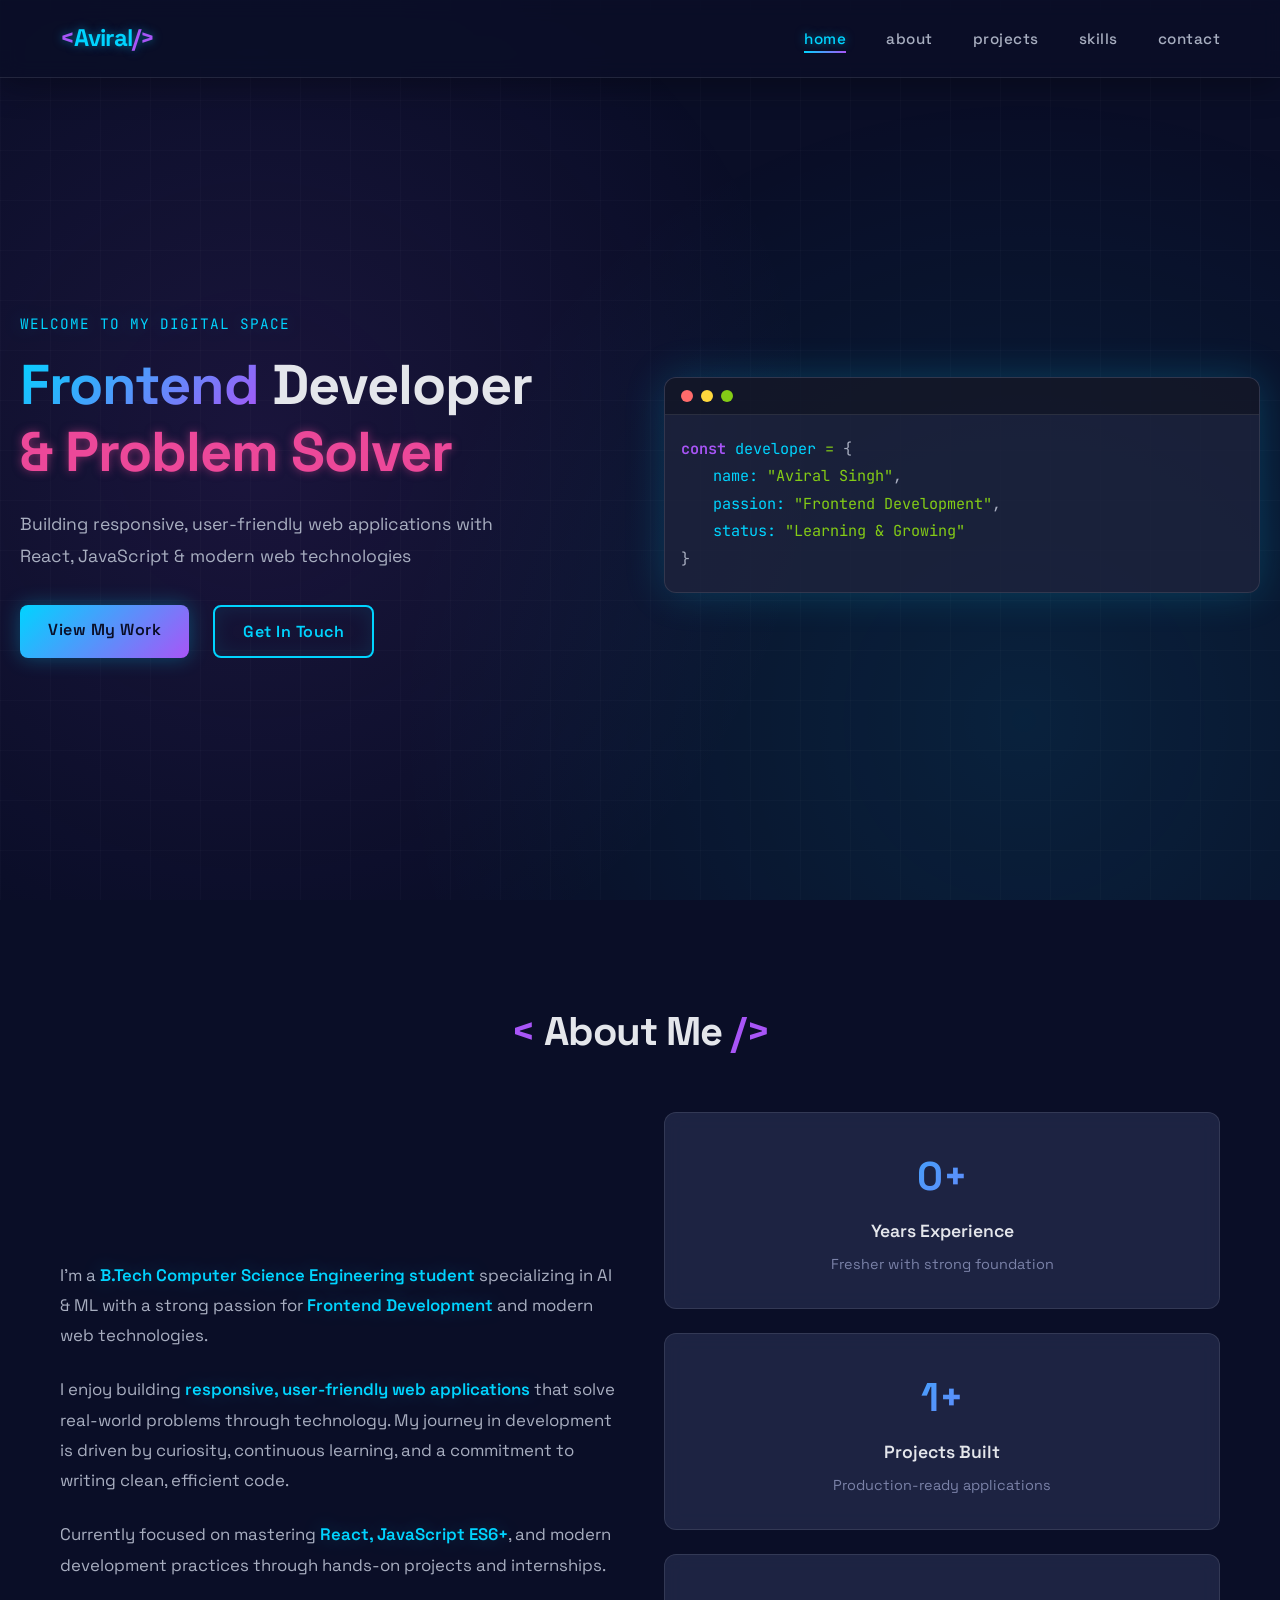
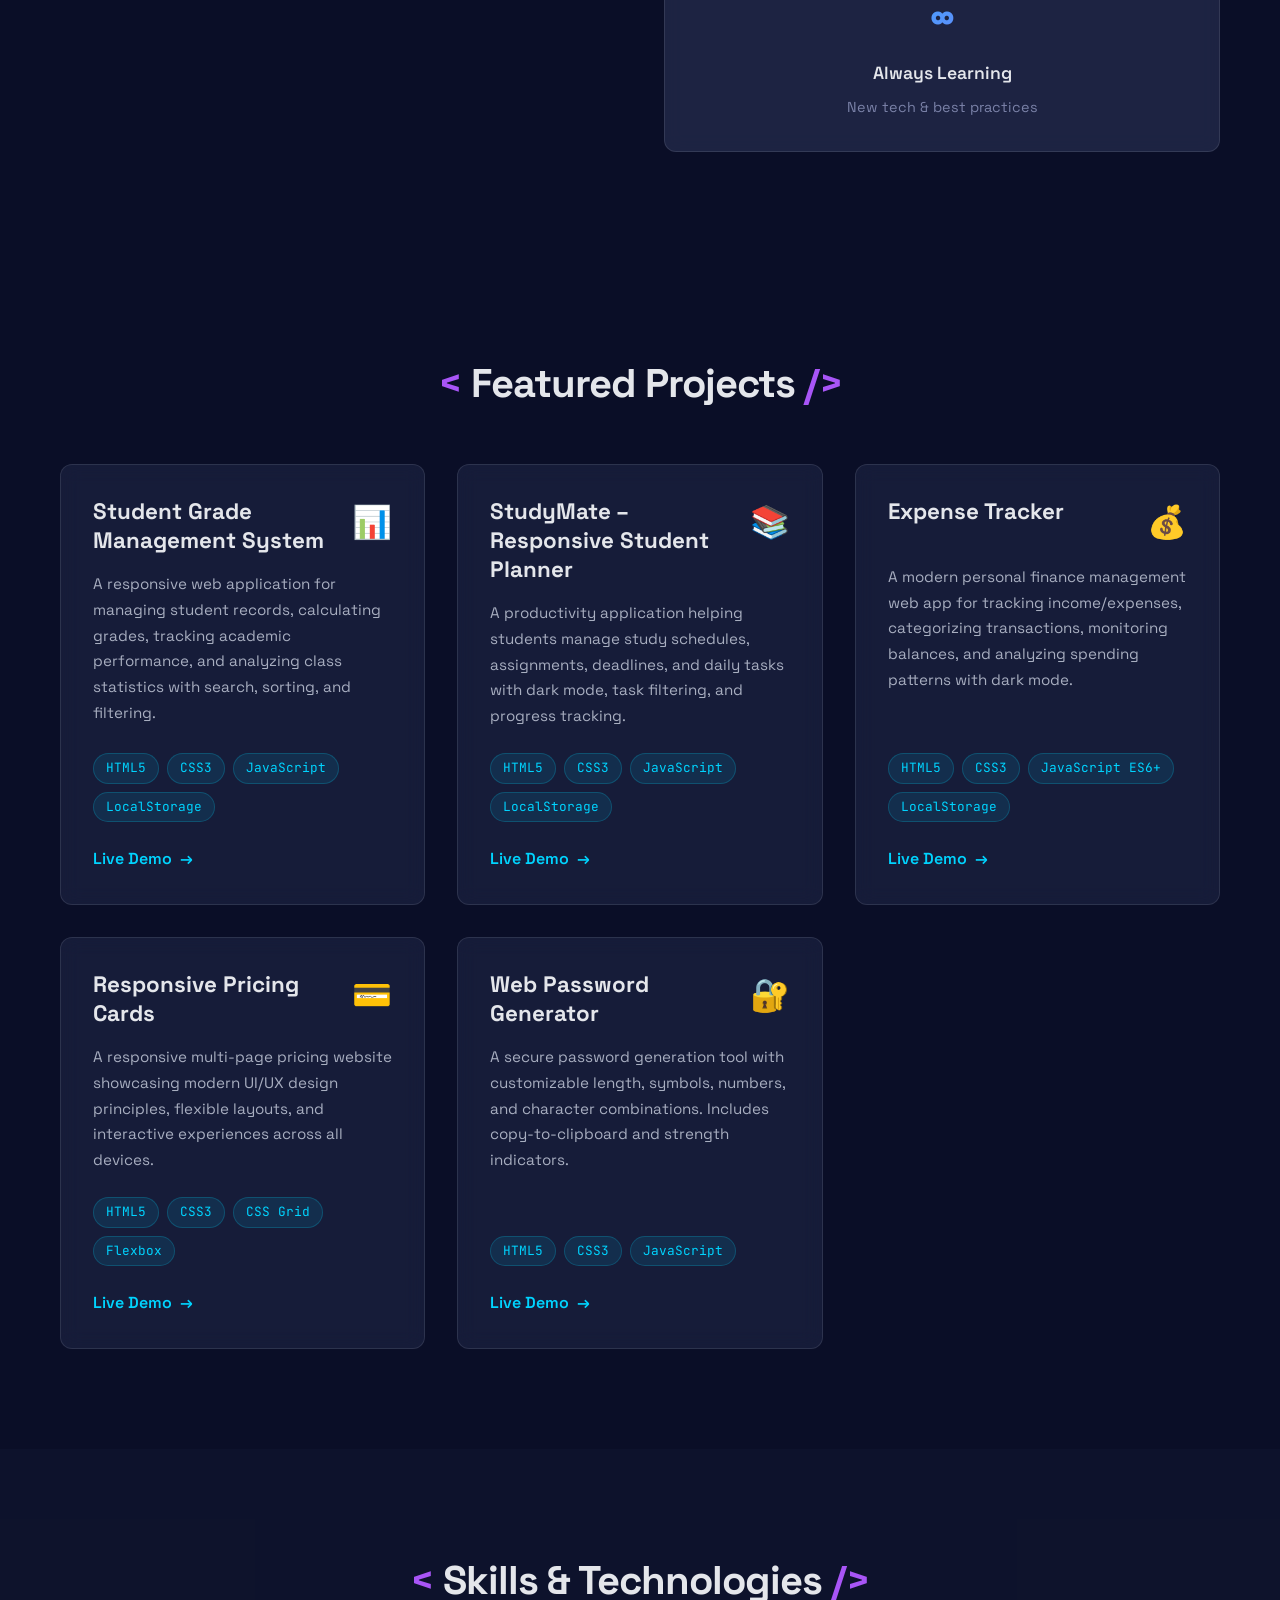
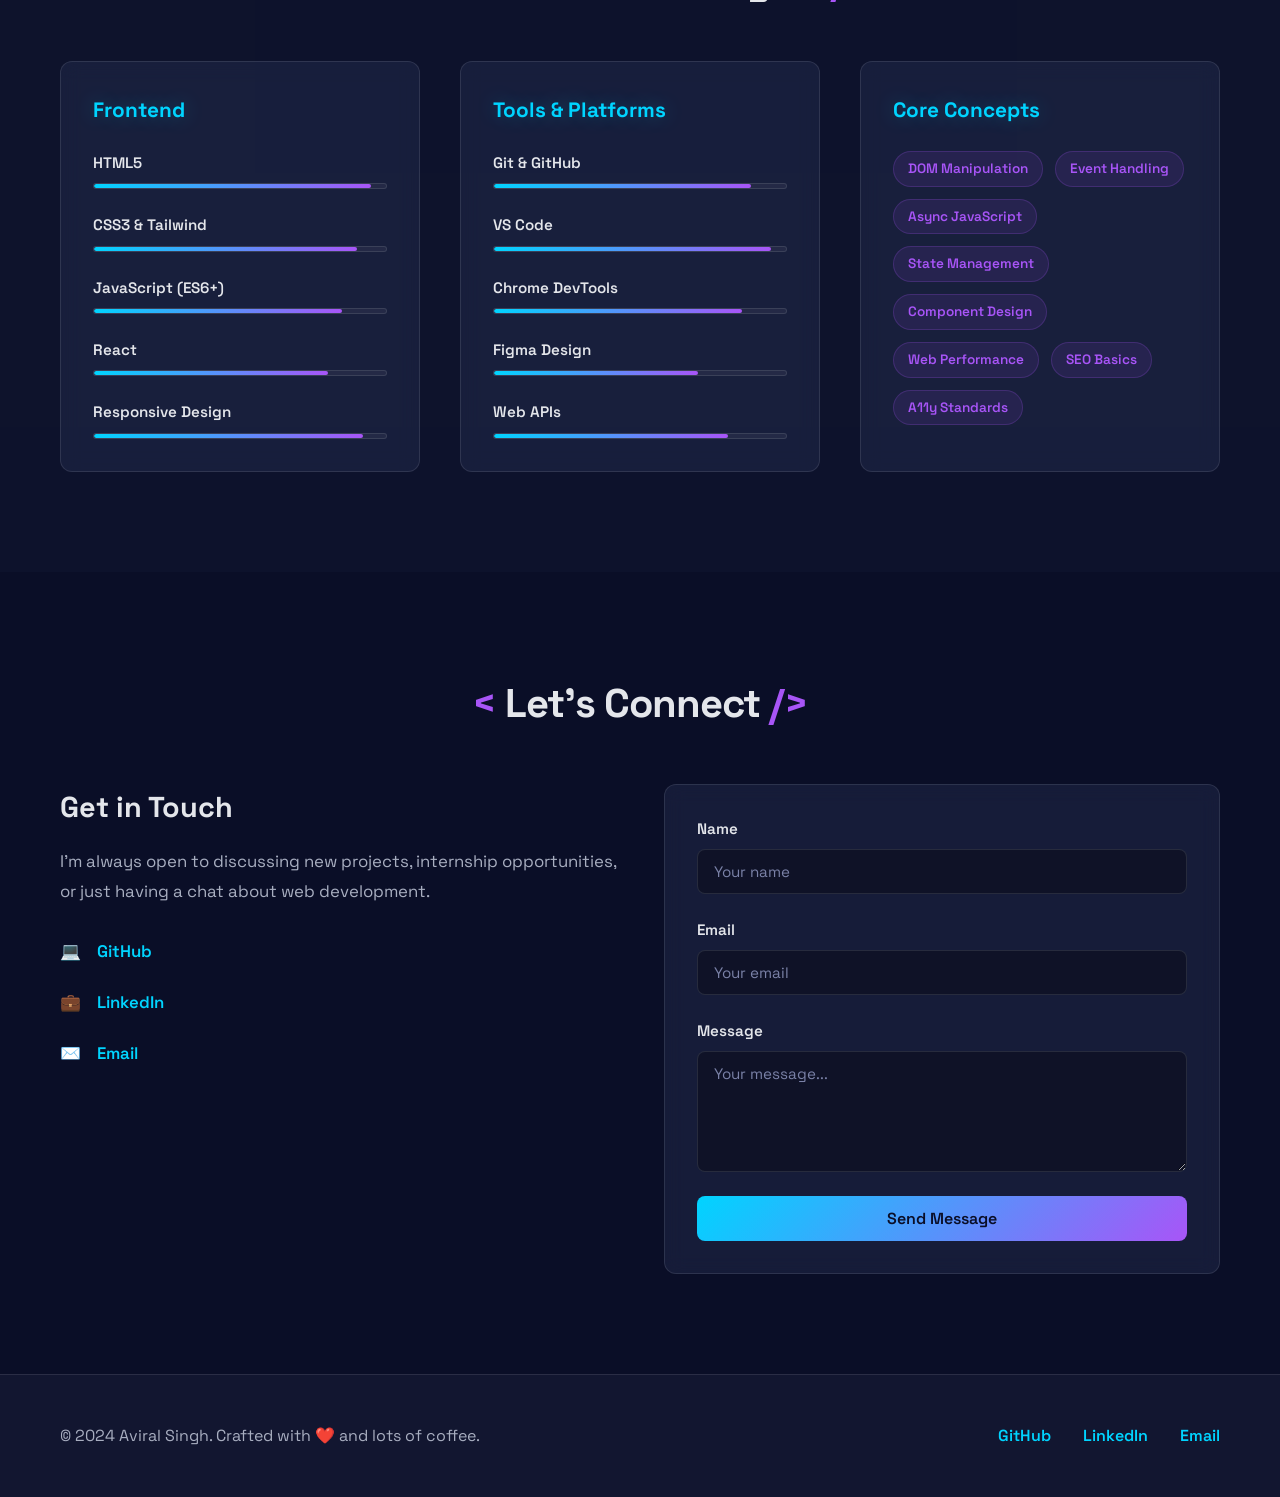
==== commit 25308a47: "Change 'View on GitHub' to 'Live Demo' links" ====
--- a/index.html
+++ b/index.html
@@ -135,8 +135,8 @@
                         <span class="tech-tag">JavaScript</span>
                         <span class="tech-tag">LocalStorage</span>
                     </div>
-                    <a href="https://github.com/Aviralcodes29/studymate-responsive-planner" target="_blank" class="project-link">
-                        View on GitHub <span>→</span>
+                    <a href="https://aviralcodes29.github.io/studymate-responsive-planner/" target="_blank" class="project-link">
+                        Live Demo <span>→</span>
                     </a>
                 </div>
 
@@ -171,8 +171,8 @@
                         <span class="tech-tag">CSS Grid</span>
                         <span class="tech-tag">Flexbox</span>
                     </div>
-                    <a href="https://github.com/Aviralcodes29/responsive-pricing-cards" target="_blank" class="project-link">
-                        View on GitHub <span>→</span>
+                    <a href="https://github.com/Aviralcodes29/responsive-pricing-cards/" target="_blank" class="project-link">
+                        Live Demo <span>→</span>
                     </a>
                 </div>
 
@@ -188,8 +188,8 @@
                         <span class="tech-tag">CSS3</span>
                         <span class="tech-tag">JavaScript</span>
                     </div>
-                    <a href="https://github.com/Aviralcodes29/web-password-generator" target="_blank" class="project-link">
-                        View on GitHub <span>→</span>
+                    <a href="https://github.com/Aviralcodes29/web-password-generator/" target="_blank" class="project-link">
+                        Live Demo <span>→</span>
                     </a>
                 </div>
             </div>
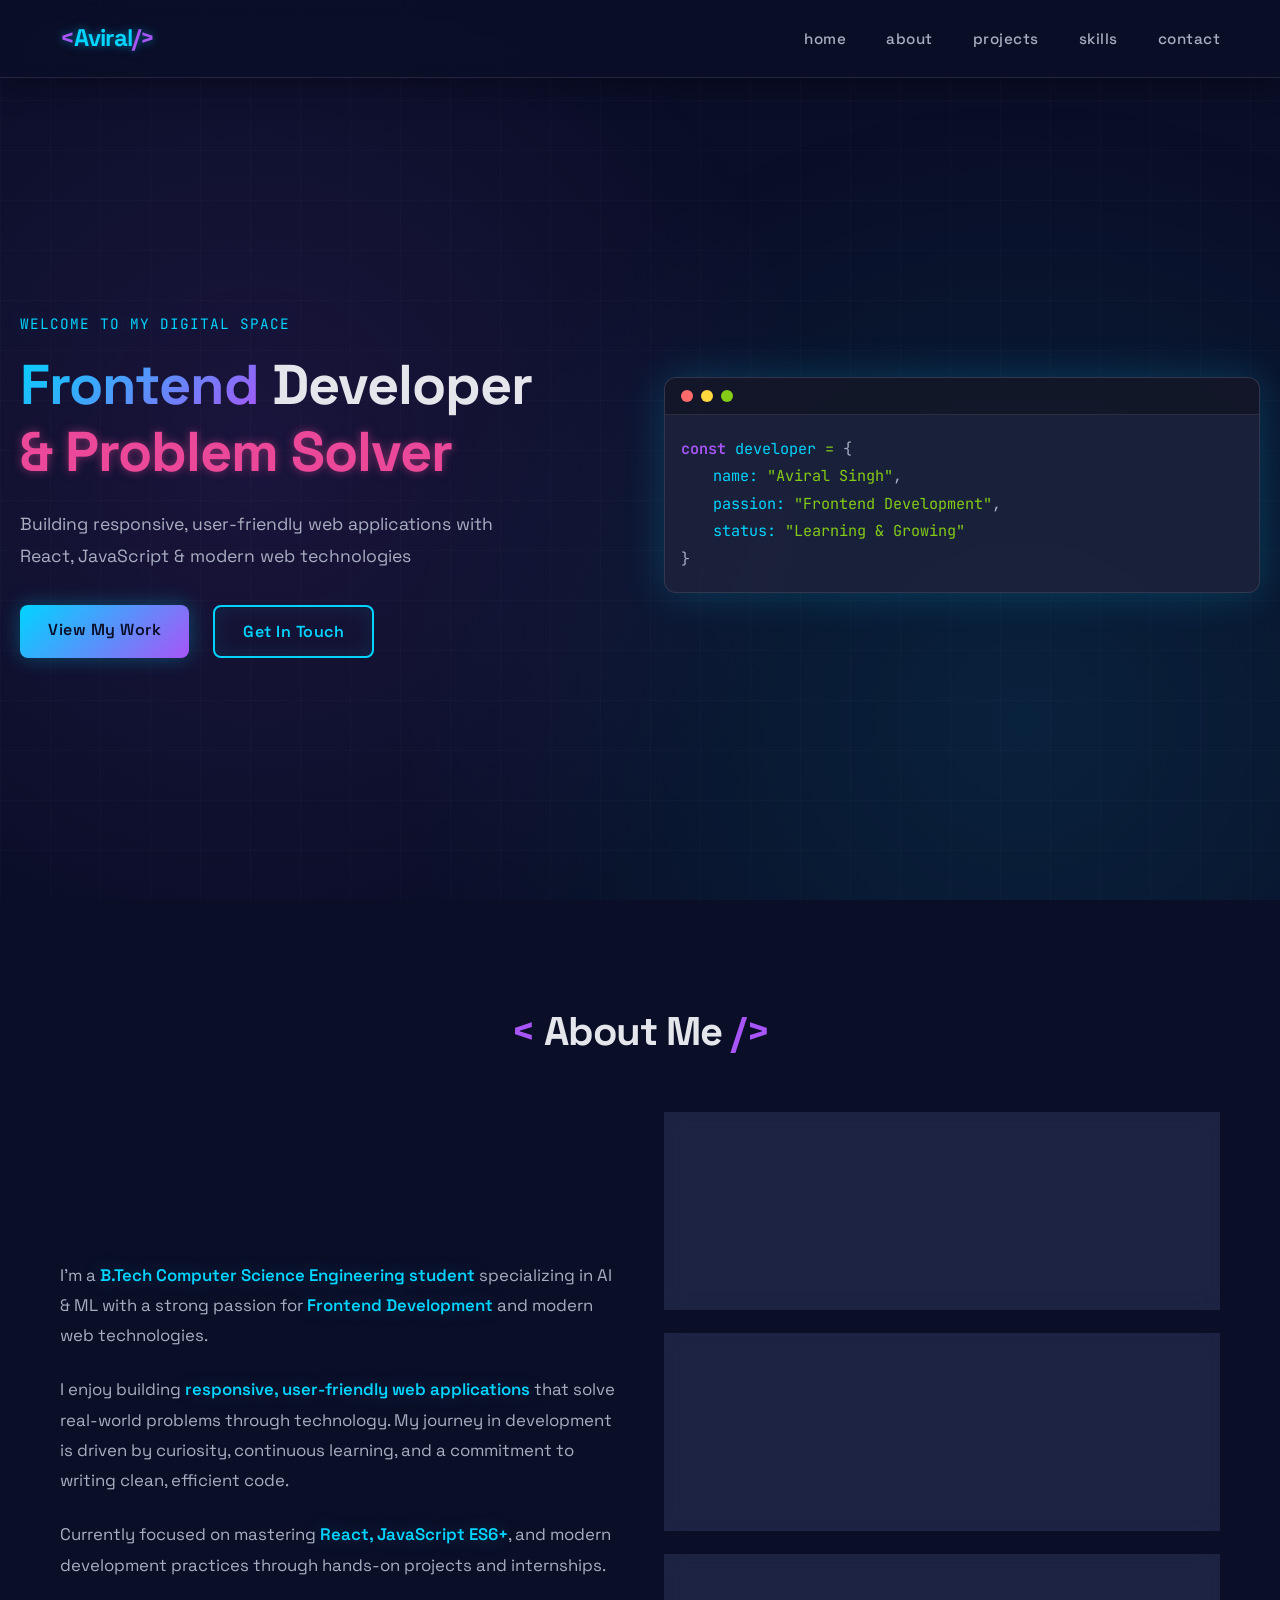
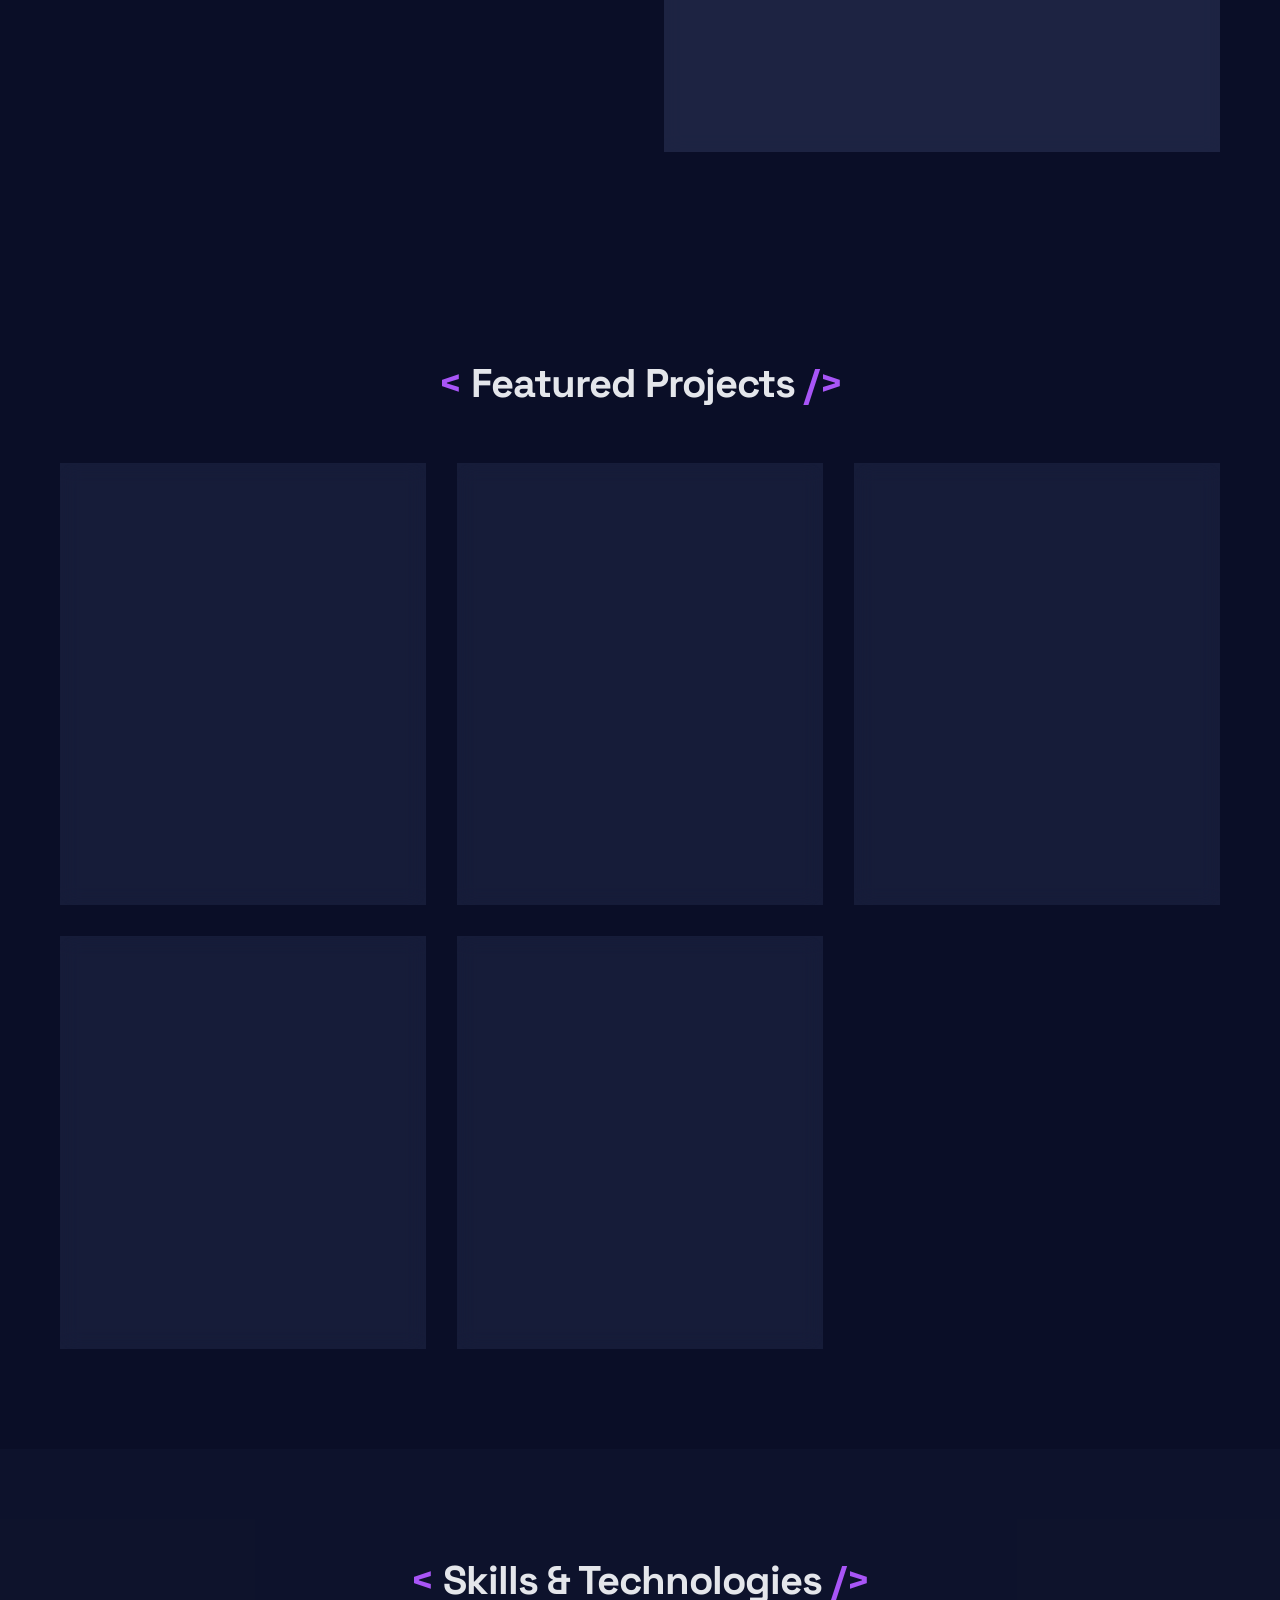
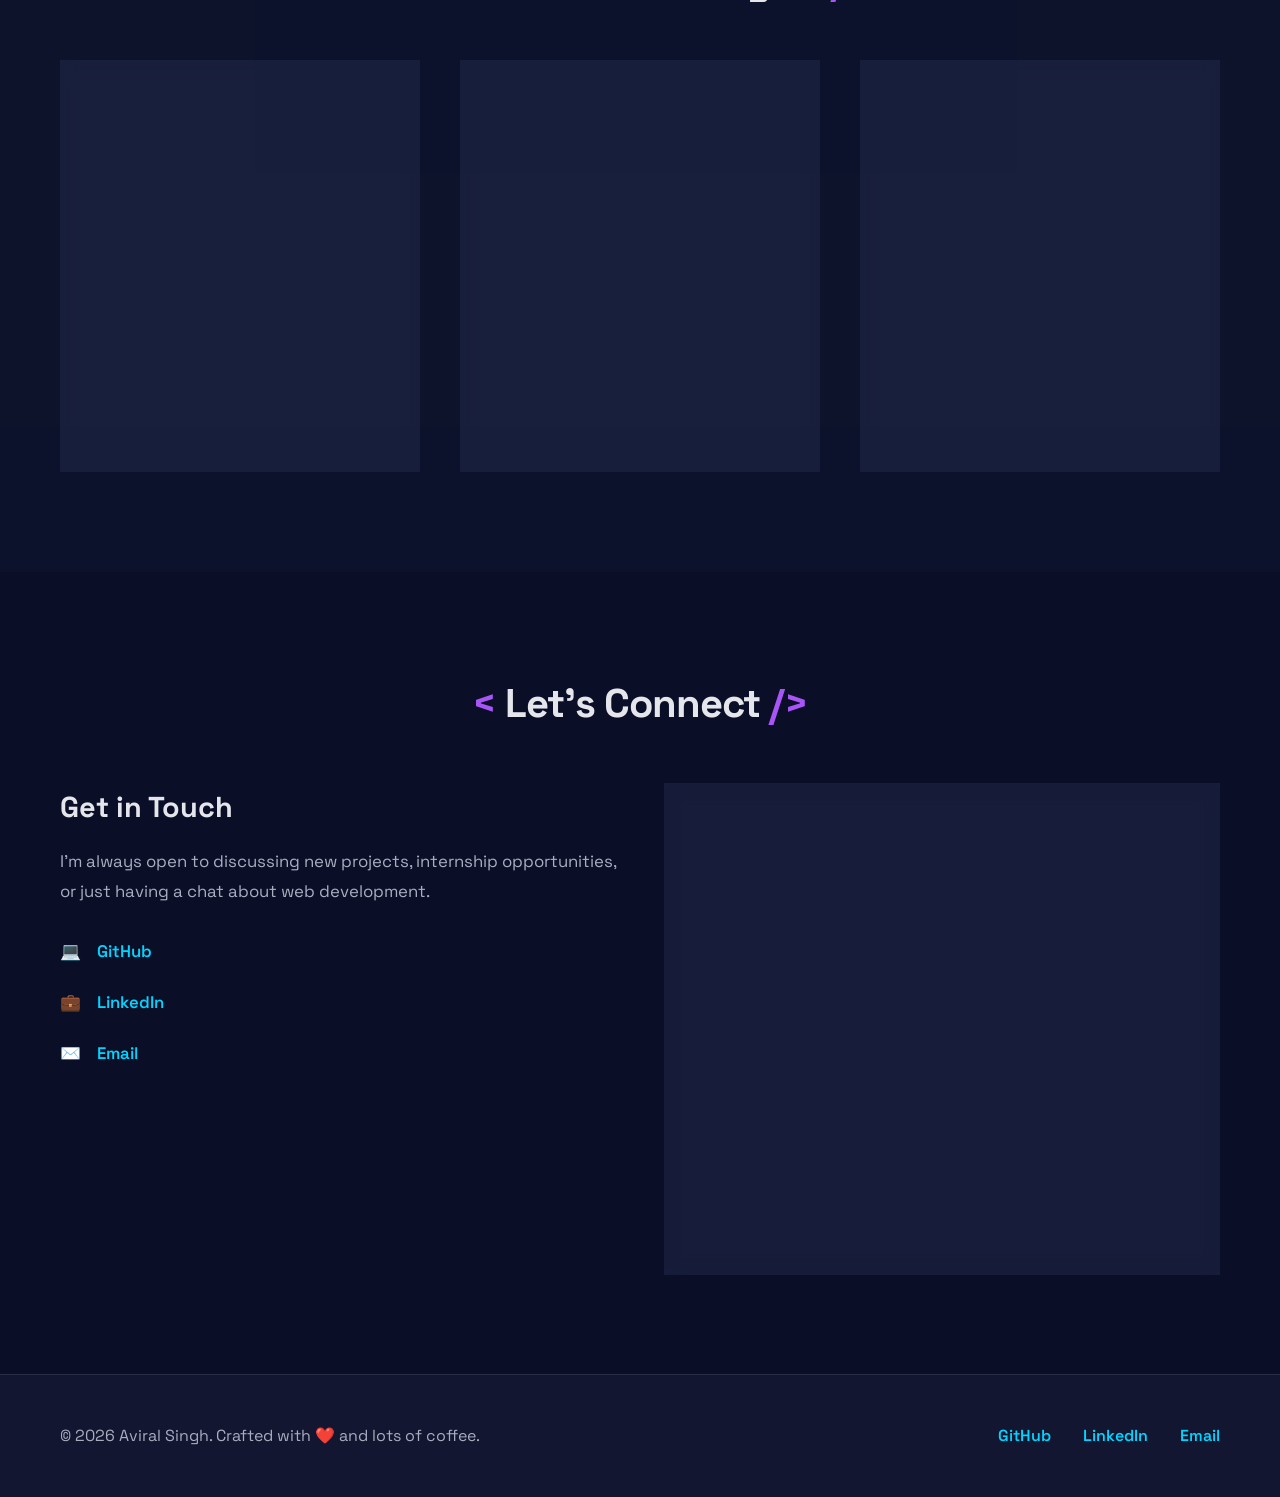
==== commit b0e37975: "Update index.html" ====
--- a/index.html
+++ b/index.html
@@ -336,7 +336,7 @@
     <footer class="footer">
         <div class="container">
             <div class="footer-content">
-                <p>&copy; 2024 Aviral Singh. Crafted with <span class="heart">❤️</span> and lots of coffee.</p>
+                <p>&copy; 2026 Aviral Singh. Crafted with <span class="heart">❤️</span> and lots of coffee.</p>
                 <div class="footer-social">
                     <a href="https://github.com/Aviralcodes29" target="_blank">GitHub</a>
                     <a href="https://www.linkedin.com/in/aviral-singh-a425a1379" target="_blank">LinkedIn</a>
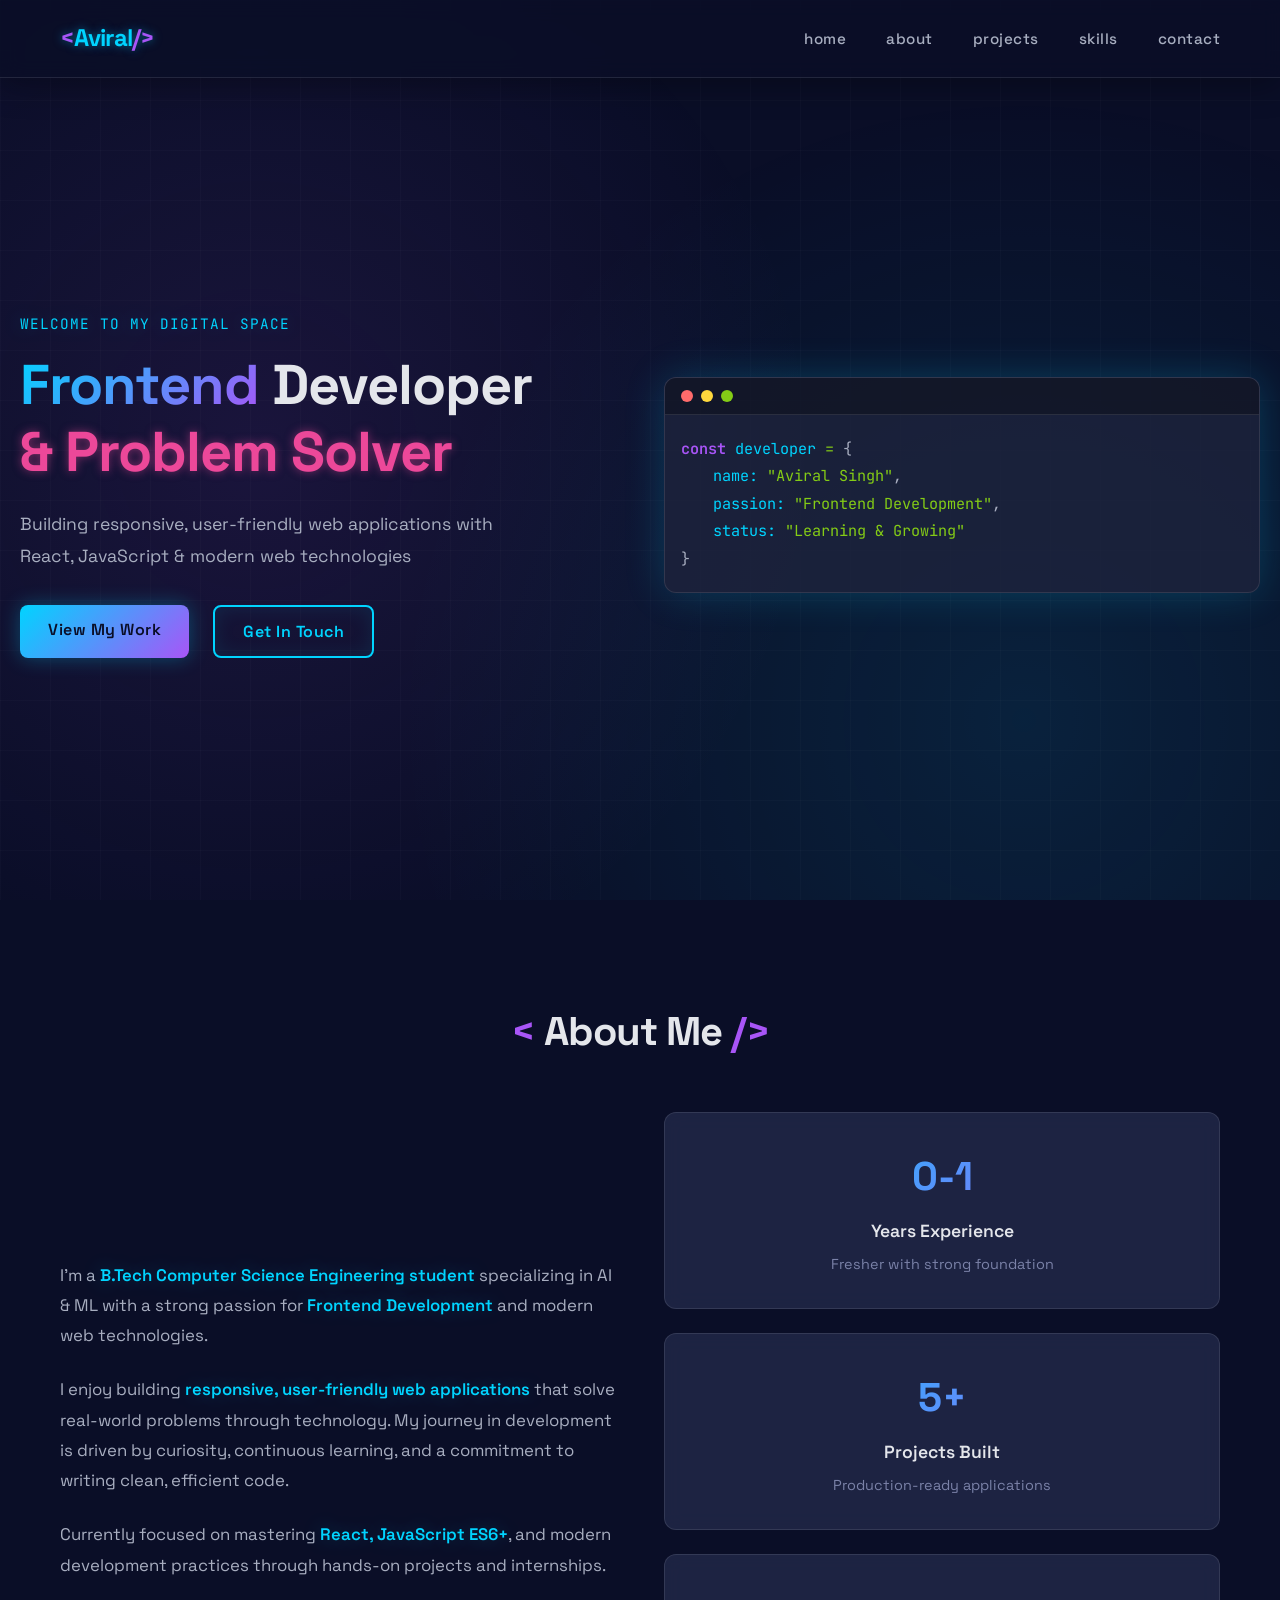
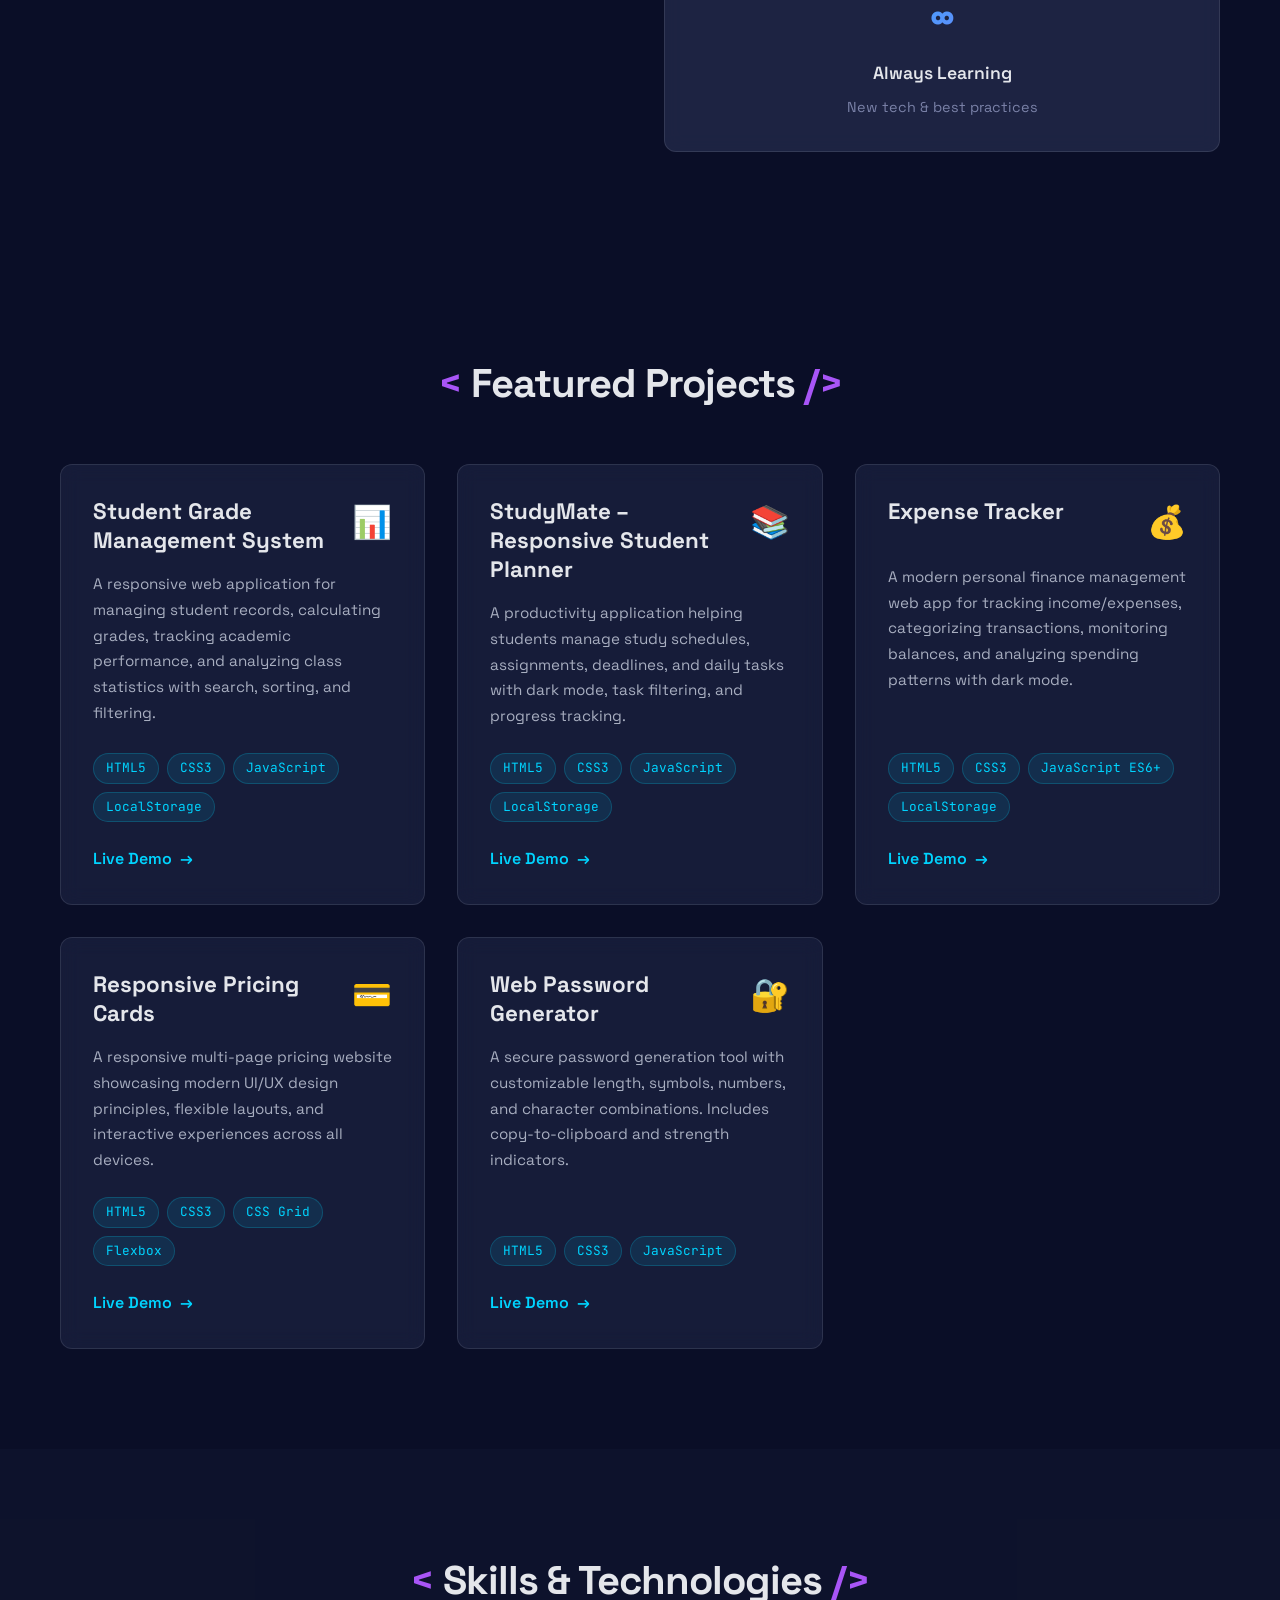
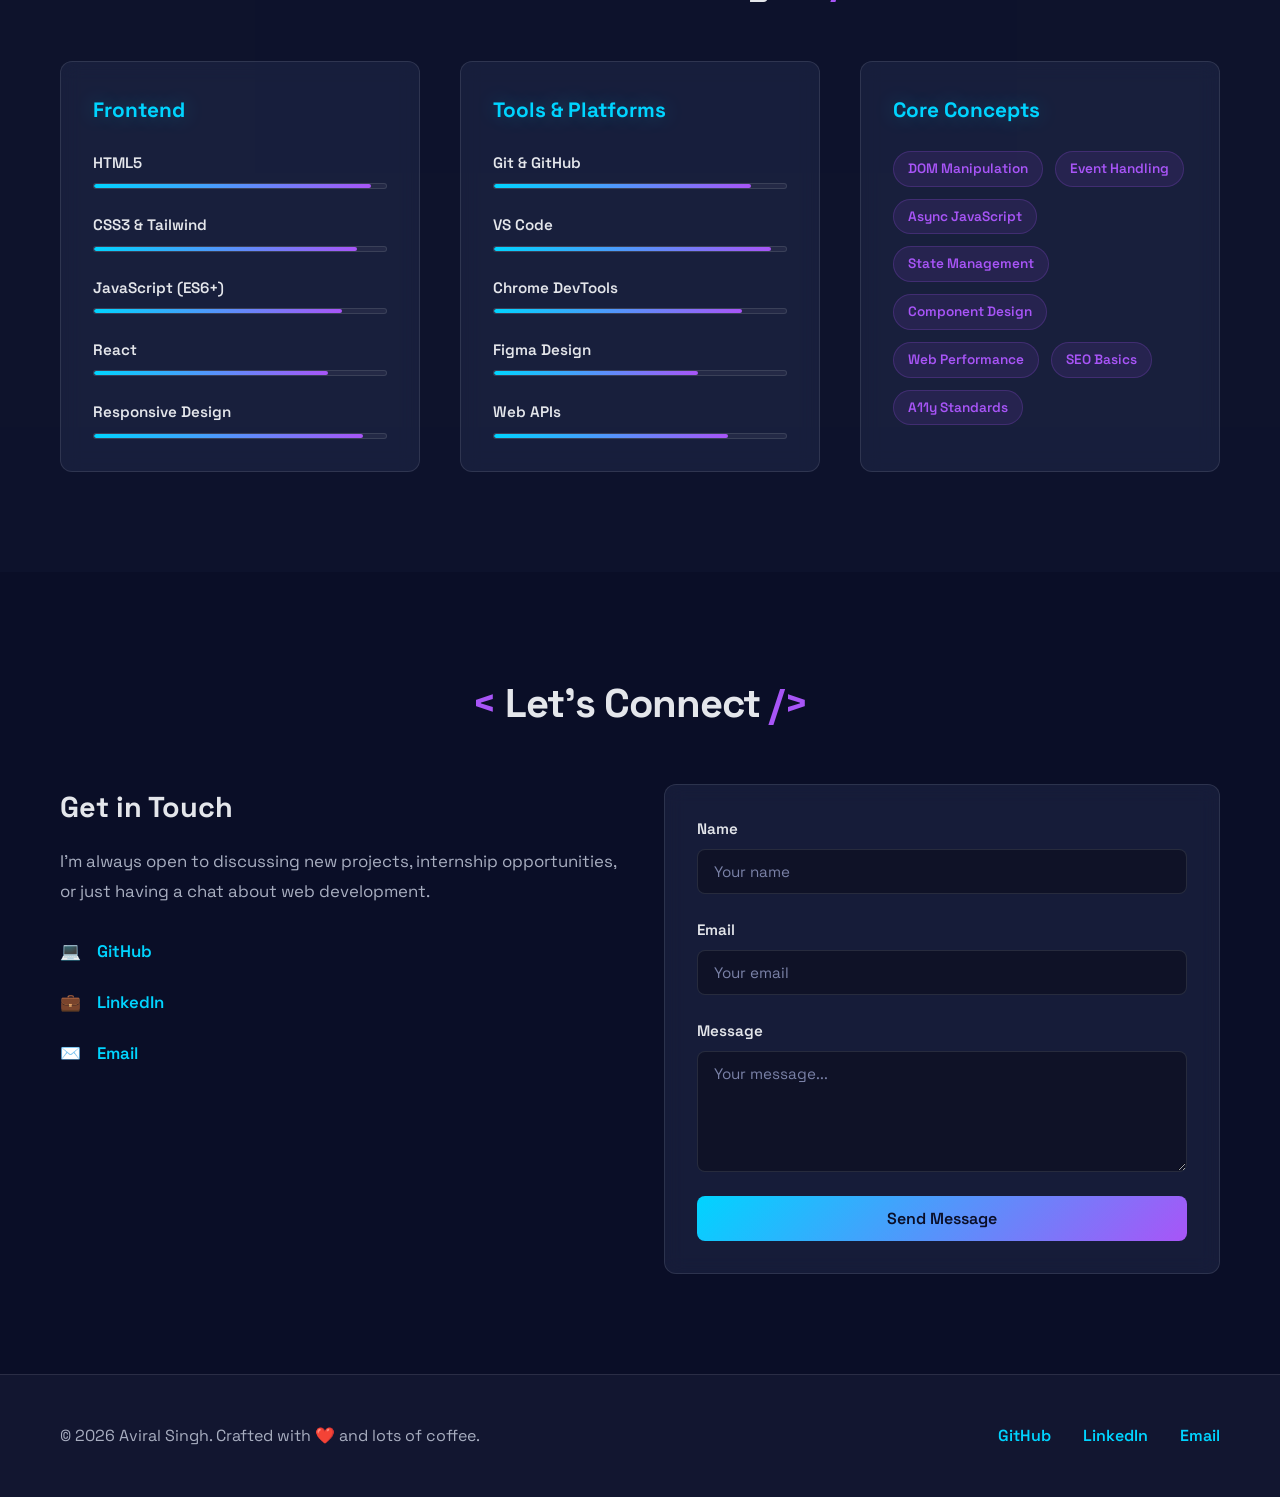
==== commit 3f0190d7: "Update index.html" ====
--- a/index.html
+++ b/index.html
@@ -135,7 +135,7 @@
                         <span class="tech-tag">JavaScript</span>
                         <span class="tech-tag">LocalStorage</span>
                     </div>
-                    <a href="https://aviralcodes29.github.io/studymate-responsive-planner/" target="_blank" class="project-link">
+                    <a href="https://avi-reck.github.io/DecodeLabs-Internship/" target="_blank" class="project-link">
                         Live Demo <span>→</span>
                     </a>
                 </div>
